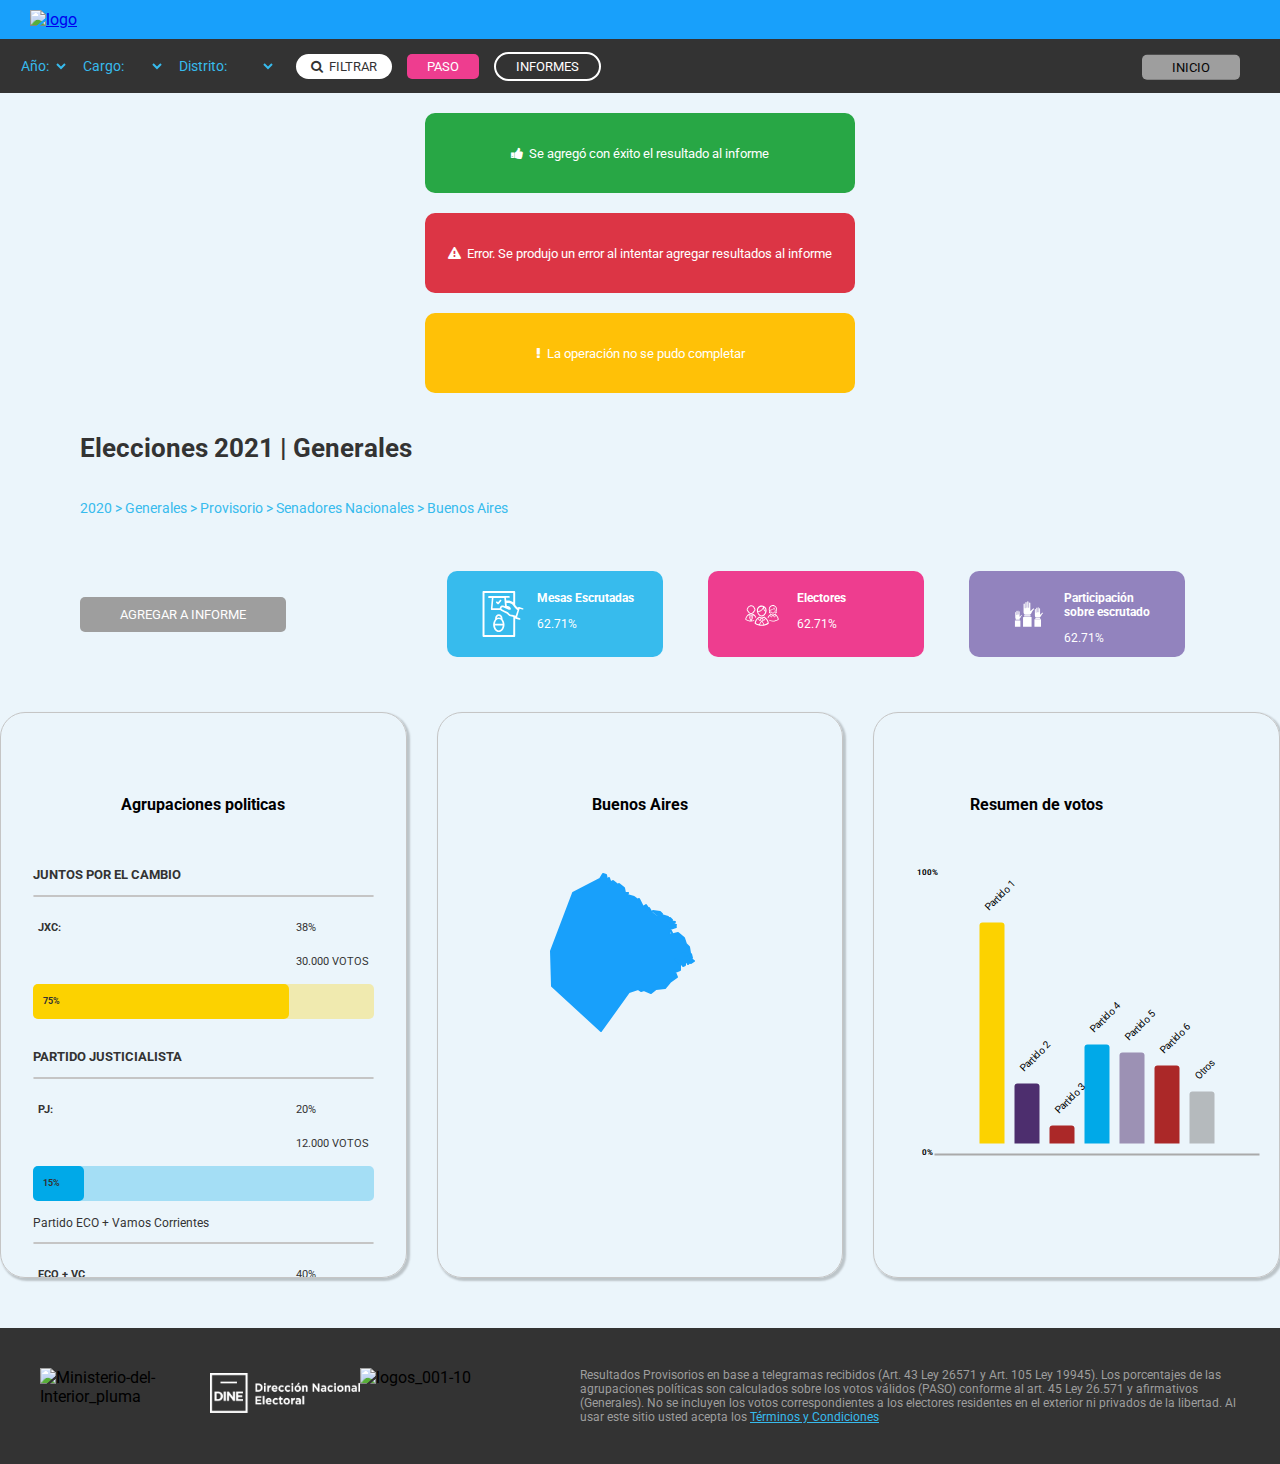
==== generales.html @ d4d7ff5c "detalles" ====
<!DOCTYPE html>
<html lang="es">

<head>
    <meta charset="UTF-8" />
    <meta name="viewport" content="width=device-width, initial-scale=1.0" />
    <link rel="shortcut icon" type="image/png" href="img/icons/favicon-16x16.png">
    <title>Sistema de Publicación de Resultados Electorales</title>

    <!-- Estilos CSS -->
    <link rel="stylesheet" href="css/common.css" />
    <link rel="stylesheet" href="css/pages/generales.css" />

    <!--Link font awesome-->
    <link rel="stylesheet" href="https://cdnjs.cloudflare.com/ajax/libs/font-awesome/4.7.0/css/font-awesome.min.css">
</head>

<body>
    <header>
        <!--Barra de logo portal-->
        <div id="header-page">
            <div id="header-page-contenido">
            <a href="index.html"><img src="img/logo_DINE.png" alt="logo" id="logo"></a>
            </div>
        </div>
        <!--Barra de menú principal-->
        <div>
            <ul class="barra-menu">
                <form>
                    <li>
                        <select class="desplegable">
                            <option> Año: </option>
                            <option> 2020 </option>
                            <option> 2021 </option>
                            <option> 2022 </option>
                            <option> 2023 </option>
                        </select>
                    </li>
                    <li>
                        <select class="desplegable">
                            <option> Cargo: </option>
                            <option> Presidente </option>
                            <option> Senadores </option>
                            <option> Diputados </option>
                        </select>
                    </li>
                    <li>
                        <select class="desplegable">
                            <option> Distrito: </option>
                            <option> Buenos Aires </option>
                            <option> Santa Fe </option>
                            <option> Entre Ríos </option>
                        </select>
                    </li>
                </form>
                <li id="barra-menu-filtrar"><i class="fa fa-search"></i>&nbsp filtrar</li>
                <li><a id="barra-menu-paso" href="paso.html"> paso </a></li>
                <li><a id="barra-menu-informes" href="informes.html"> informes</a></li>
                <li><a id="barra-menu-inicio" href="index.html"> inicio </a></li>
            </ul>
        </div>
    </header>

    <!-- Contenido principal de la página -->
    <main>
        <!-- Mensajes usuario -->
        <section id="sec-mensajes">
            <div class="sec-titulo-mensajes">
                <p class="sec-titulo-exito mensaje"><i class="fa fa-thumbs-up"></i> &nbsp Se agregó con éxito el
                    resultado al informe</p>
                <p class="sec-titulo-error mensaje"><i class="fa fa-exclamation-triangle"></i> &nbsp Error. Se produjo
                    un error al intentar agregar resultados al informe</p>
                <p class="sec-titulo-imcompleto mensaje"><i class="fa fa-exclamation"></i> &nbsp La operación no se
                    pudo completar</p>
            </div>
        </section>

        <!-- sec-contenido-titulo -->
        <section id="sec-titulo">
            <h1>Elecciones 2021 | Generales</h1>
            <p id="texto-path"> 2020 > Generales > Provisorio > Senadores Nacionales > Buenos Aires</p>
        </section>

        <!-- sec-contenido-botones -->
        <section id="sec-contenido">
            <div id="sec-contenido-botones">
                <div id="boton-informe">
                    Agregar a informe
                </div>

                <div id="recuadro-resumen-info">
                    <div id="boton-mesas-escrutadas">
                        <div id="svg-mesas-escrutadas"><svg version="1.1" id="Capa_1" xmlns="http://www.w3.org/2000/svg"
                                xmlns:xlink="http://www.w3.org/1999/xlink" x="0px" y="0px" width="841.889px"
                                height="595.281px" viewBox="0 0 841.889 595.281"
                                enable-background="new 0 0 841.889 595.281" xml:space="preserve"
                                class="v-icon__component theme--light"
                                style="font-size: 70px; height: 70px; width: 70px;">
                                <g>
                                    <path fill="#FFFFFF"
                                        d="M671.434,227.503l-43.614-14.145c-2.358-1.179-4.716-1.179-8.252,1.179 c-2.357,1.179-4.715,3.536-4.715,5.894l-1.179,3.536c-9.431-8.251-22.396-20.039-34.185-35.363V31.827 c0-7.072-5.894-11.788-11.788-11.788H198.746c-7.073,0-11.788,5.895-11.788,11.788v530.448c0,7.072,4.715,11.787,11.788,11.787 h368.955c7.073,0,11.788-4.715,11.788-11.787V348.917c1.179,2.357,3.536,3.536,4.715,4.716l44.794,14.145c1.179,0,2.357,0,3.536,0 c4.715,0,8.251-2.357,9.43-7.072s-1.179-10.609-5.894-12.967l0,0l-34.185-11.787l30.648-102.554l34.185,10.608l0,0 c4.715,1.179,10.608-1.179,12.966-7.072C679.685,234.576,676.149,228.682,671.434,227.503z M555.914,550.487H210.533V43.615 h345.381v113.162c-29.47-25.934-77.799-21.218-83.693-20.039l-3.536-34.185h35.363c5.894,0,10.609-4.715,10.609-10.609 c0-5.894-4.716-10.608-10.609-10.608H262.4c-4.715,2.357-9.43,7.072-9.43,12.966c0,5.895,4.715,10.609,10.608,10.609h35.363 l-11.787,132.022c0,2.357,1.179,5.894,2.357,8.251c2.357,2.358,4.715,3.537,7.072,3.537h103.731 c5.895,9.43,15.324,12.966,16.503,14.145c0,0,29.47,15.324,51.866,24.755c12.967,5.894,15.324,9.43,20.039,14.145 c2.357,3.537,5.894,7.073,10.609,10.609c14.146,12.967,34.185,14.146,40.078,15.324l17.682,4.715L555.914,550.487z M456.897,203.927l-8.251-3.536c-1.179-1.179-17.682-8.251-31.827-3.536c-8.251,2.357-14.145,8.251-18.86,17.682 c-2.357,4.715-3.536,8.251-3.536,12.967h-87.229l10.608-122.593h130.844L456.897,203.927z M585.383,319.448l-42.436-11.788 c-1.179,0-2.357,0-3.536,0c0,0-17.682,0-28.291-9.431c-3.536-3.536-5.894-7.072-8.251-9.43 c-5.894-7.073-11.788-12.967-27.112-20.039c-22.396-9.431-50.687-24.755-51.865-24.755c0,0-7.073-3.536-9.431-9.43 c-1.179-3.536-1.179-7.072,1.179-10.609c2.357-4.715,4.716-5.894,7.073-7.072c5.894-2.357,14.145,1.179,17.682,2.357l62.475,25.933 c4.715,1.18,15.324,4.716,22.396-2.357c4.715-4.715,3.536-11.787-2.357-21.218c-10.609-16.503-29.469-20.039-37.721-20.039 c-1.179,0-2.357,0-2.357,0c-1.179,0-2.357,0-3.536,0l0,0l-4.716-36.542l-1.179-8.251c0,0,0,0,1.179,09c0,0,56.581-8.252,76.621,24.754c15.323,25.933,38.899,50.688,56.58,62.475L585.383,319.448z">
                                    </path>
                                    <path fill="#FFFFFF"
                                        d="M368.49,179.174c2.357,1.179,3.536,2.357,5.894,2.357l0,0l0,0c3.536,0,5.895-1.179,8.252-3.536 l29.469-35.363c3.536-4.715,2.357-10.609-1.179-14.146c-2.357-1.179-4.715-2.357-7.072-2.357c-2.358,0-4.716,1.179-7.073,3.536 l-12.966,15.324l-9.431,11.788l-5.894-4.716l-4.715-3.536c-4.716-3.536-10.609-2.357-14.146,2.357 c-3.536,4.716-2.357,10.609,2.357,14.146L368.49,179.174z">
                                    </path>
                                    <path fill="#FFFFFF"
                                        d="M427.428,359.526c0-2.357,0-3.536,0-5.894c0,0,0,0,0-1.18l0,0l0,0c0-28.29-20.039-50.688-44.793-50.688 c-24.755,0-44.794,22.397-44.794,50.688l0,0l0,0c0,2.358,0,4.716,0,7.073c-14.145,16.503-23.575,40.078-23.575,67.189l0,0l0,0 c0,48.33,30.648,88.408,68.369,88.408c37.72,0,68.368-40.078,68.368-88.408l0,0l0,0 C451.003,399.604,441.573,376.029,427.428,359.526z M382.635,495.085c-23.576,0-43.615-25.933-47.151-57.76h94.302 C427.428,469.152,407.389,495.085,382.635,495.085z M406.21,344.202c-7.073-3.536-15.324-5.894-23.575-5.894 c-8.252,0-16.503,2.357-23.576,5.894c3.537-12.967,12.967-21.218,23.576-21.218C394.422,321.805,403.853,331.235,406.21,344.202z M382.635,358.347c23.575,0,43.614,24.754,47.15,57.76h-94.302C339.02,383.101,359.059,358.347,382.635,358.347z">
                                    </path>
                                </g>
                            </svg>
                        </div>
                        <div class="texto-porcentaje">
                            <p id="texto-mesas-escrutadas">Mesas Escrutadas</p>
                            <p id="porcentaje-mesas-escrutadas">62.71%</p>
                        </div>
                    </div>

                    <div id="boton-electores">
                        <div id="svg-electores"><svg version="1.1" id="Layer_1" xmlns="http://www.w3.org/2000/svg"
                                xmlns:xlink="http://www.w3.org/1999/xlink" x="0px" y="0px" width="841.889px"
                                height="595.281px" viewBox="0 0 841.889 595.281"
                                enable-background="new 0 0 841.889 595.281" xml:space="preserve"
                                class="v-icon__component theme--light"
                                style="font-size: 50px; height: 50px; width: 50px;">
                                <title>comunidad</title>
                                <path fill="#FFFFFF"
                                    d="M462.824,342.115h-0.59c-3.125-1.252-6.67-0.854-9.438,1.062c-10.771,7.341-23.424,11.436-36.453,11.797
                                                                    c-13.2-0.436-26.022-4.519-37.043-11.797c-2.89-1.642-6.43-1.642-9.319,0c-54.148,26.779-76.682,98.859-71.845,112.897
                                                                    c0.632,1.725,1.735,3.237,3.186,4.365c34.136,22.816,73.983,35.608,115.021,36.925c41.28-0.521,81.446-13.472,115.257-37.161
                                                                    c1.454-1.173,2.557-2.724,3.186-4.482C539.387,440.739,516.973,368.659,462.824,342.115z M458.813,359.693
                                                                    c5.067,2.88,9.848,6.237,14.275,10.027l-21.707,27.016l-21.353-26.426c10.135-1.979,19.866-5.647,28.784-10.854V359.693z
                                                                    M434.039,395.084l-17.342,20.999c0,0,0,0.59,0,0.826c0,0.235,0,0,0-0.826l-17.224-20.999l17.578-21.471L434.039,395.084z
                                                                    M373.992,359.693c8.952,5.199,18.728,8.83,28.902,10.735l-21.588,26.308l-22.061-27.252c4.616-3.762,9.55-7.117,14.746-10.027
                                                                    V359.693z M315.007,447.464c5.307-26.169,17.715-50.372,35.863-69.957l25.6,32.088c1.272,1.329,3,2.13,4.837,2.241
                                                                    c1.824-0.022,3.548-0.841,4.719-2.241l4.837-5.898l12.977,15.69l-31.853,52.497c-20.349-4.863-39.705-13.204-57.216-24.656
                                                                    L315.007,447.464z M416.579,478.725c-10.703-0.196-21.366-1.381-31.852-3.539l31.852-52.143l32.088,52.496
                                                                    c-10.662,1.965-21.481,2.952-32.323,2.95L416.579,478.725z M461.29,472.709l-32.441-52.851l12.977-15.69l4.955,5.898
                                                                    c1.138,1.441,2.883,2.27,4.719,2.242l0,0c1.824-0.023,3.548-0.842,4.719-2.242l25.718-32.56
                                                                    c18.07,19.442,30.544,43.411,36.099,69.367c-17.312,11.868-36.609,20.539-56.979,25.6L461.29,472.709z">
                                </path>
                                <path fill="#FFFFFF" d="M416.462,340.935c45.3,0,81.753-54.856,81.753-100.157c1.717-45.184-33.521-83.204-78.705-84.92
                                                                    s-83.204,33.521-84.92,78.706c-0.078,2.07-0.078,4.144,0,6.214C334.59,286.079,371.043,340.935,416.462,340.935z M480.756,240.778
                                                                    c0,1.298,0,2.596,0,3.894c-18.168-6.606-25.364-40.229-27.842-56.98C470.381,199.714,480.797,219.574,480.756,240.778z
                                                                    M352.05,240.778c0.387-35.316,29.094-63.76,64.412-63.822c7.58,0.036,15.093,1.435,22.178,4.129
                                                                    c-5.771,25.088-21.943,46.535-44.475,58.985c-12.627,7.394-27.523,9.911-41.88,7.079C352.168,244.553,352.05,242.666,352.05,240.778
                                                                    z M362.549,260.244c13.056-0.269,25.851-3.71,37.278-10.028c19.154-10.271,34.437-26.506,43.531-46.244
                                                                    c4.719,20.645,14.864,47.188,35.392,53.087c-6.96,32.56-33.268,66.418-62.406,66.418s-54.03-32.089-61.816-63.94
                                                                    C357.182,259.952,359.863,260.188,362.549,260.244z">
                                </path>
                                <path fill="#FFFFFF"
                                    d="M542.454,249.036l0.944,3.186c0.522,1.727,0.839,3.508,0.943,5.309l0,0c-0.551,1.18-1.966,3.657-4.247,7.433
                                                                    l-1.062,1.77c-1.563,2.695-1.181,6.096,0.943,8.376c6.438,6.525,14.637,11.034,23.595,12.977c0.584,0.114,1.185,0.114,1.77,0
                                                                    c3.892,0.367,7.345-2.489,7.713-6.381c0.352-3.722-2.251-7.075-5.943-7.658c-4.577-1.021-8.934-2.859-12.859-5.427
                                                                    c1.602-2.582,2.87-5.356,3.775-8.258c0.116-1.177,0.116-2.362,0-3.539c-0.062-3.077-0.537-6.133-1.416-9.083l-0.943-3.422
                                                                    c0-1.298-0.826-2.595-1.18-3.893v-1.18c-3.318-7.425-5.047-15.462-5.073-23.595c0.729-30.418,25.977-54.486,56.395-53.759
                                                                    s54.486,25.977,53.759,56.395c-0.187,7.795-2.025,15.461-5.395,22.492l-2.124,7.433c-0.941,3.021-1.457,6.157-1.533,9.319
                                                                    c-0.116,1.177-0.116,2.362,0,3.539c-0.056,0.352-0.056,0.71,0,1.062c0.976,2.515,2.201,4.926,3.657,7.196
                                                                    c-2.936,1.979-6.159,3.49-9.556,4.483c-3.891,0.815-6.383,4.629-5.567,8.52c0.815,3.89,4.63,6.382,8.52,5.566
                                                                    c0.443-0.093,0.877-0.228,1.294-0.401c7.512-2.082,14.32-6.159,19.701-11.797c2.093-2.286,2.518-5.642,1.062-8.376l-1.062-1.77
                                                                    c-0.943-1.534-3.421-5.663-4.246-7.314v-0.59c0.017-1.81,0.336-3.604,0.943-5.309c0.59-2.478,1.298-4.837,1.77-6.371
                                                                    c15.945-34.834,0.633-75.999-34.201-91.944s-75.999-0.633-91.944,34.201c-8.279,18.087-8.396,38.857-0.319,57.036L542.454,249.036z">
                                </path>
                                <path fill="#FFFFFF"
                                    d="M642.375,297.64c-2.532-1.03-5.412-0.72-7.668,0.825c-8.872,5.963-19.276,9.24-29.965,9.438
                                                                    c-10.801-0.386-21.289-3.732-30.318-9.674c-2.138-1.544-4.956-1.771-7.313-0.59l0,0c-23.636,13.269-41.938,34.323-51.789,59.575
                                                                    c3.657,4.247,7.078,8.612,10.263,12.977c5.804-16.099,14.791-30.863,26.426-43.413l24.42,27.134
                                                                    c0.923,1.054,2.257,1.656,3.657,1.651l0,0c1.508-0.124,2.886-0.899,3.775-2.124l20.526-29.729l20.881,30.201
                                                                    c0.928,1.18,2.285,1.943,3.775,2.123l0,0c1.43-0.02,2.79-0.615,3.774-1.651l24.893-27.134c15.105,16.03,25.513,35.905,30.082,57.452
                                                                    c-24.783,16.33-53.728,25.214-83.405,25.6c-22.516-0.792-44.649-6.045-65.12-15.454c3.217,5.863,6.131,11.888,8.73,18.05
                                                                    c18.353,6.987,37.713,10.971,57.334,11.797c33.779-0.463,66.647-11.022,94.376-30.318c1.199-0.993,2.098-2.301,2.596-3.775
                                                                    C705.608,378.923,687.204,319.819,642.375,297.64z M579.615,342.705l-20.881-22.65c3.726-2.86,7.67-5.425,11.797-7.668
                                                                    c7.562,4.349,15.827,7.343,24.42,8.848L579.615,342.705z M629.989,342.705l-14.864-21.353c8.595-1.564,16.855-4.598,24.42-8.966
                                                                    c4.164,2.182,8.113,4.749,11.797,7.668L629.989,342.705z"></path>
                                <path fill="#FFFFFF"
                                    d="M628.337,190.877c-1.385-2.284-4.359-3.014-6.644-1.628c-1.115,0.676-1.91,1.773-2.204,3.044
                                                                    c-6.253,27.959-24.774,29.492-39.639,30.79c-8.729,0.708-18.639,1.651-18.639,11.207c0,24.185,19.465,53.323,43.53,53.323
                                                                    c24.066,0,43.649-29.139,43.649-53.323C643.531,219.045,636.794,204.462,628.337,190.877z M604.743,278.057
                                                                    c-17.932,0-33.976-24.42-34.094-43.649c3.214-1.169,6.607-1.768,10.027-1.77c13.213-1.18,34.447-2.949,44.711-27.251
                                                                    c5.456,9.175,9.925,18.903,13.331,29.021C638.719,253.637,622.792,278.057,604.743,278.057z">
                                </path>
                                <path fill="#FFFFFF"
                                    d="M313.709,362.996c3.304-4.011,6.843-7.903,10.5-11.797c-10.078-22.699-27.316-41.47-49.076-53.44l0,0
                                                                    c-2.572-1.03-5.487-0.721-7.786,0.825c-8.815,5.99-19.19,9.271-29.847,9.438c-10.771-0.347-21.232-3.697-30.2-9.674
                                                                    c-2.422-1.345-5.365-1.345-7.786,0c-44.476,22.061-62.879,81.046-58.985,92.606c0.544,1.449,1.483,2.717,2.713,3.657
                                                                    c28.015,18.697,60.712,29.161,94.377,30.201c16.017-0.268,31.911-2.851,47.188-7.669c1.908-5.903,4.153-11.693,6.724-17.341
                                                                    c-14.479,5.61-29.701,9.067-45.183,10.263l25.01-51.553c1.152-2.354,0.273-5.196-2.005-6.488l-10.146-5.898l21.234-27.605
                                                                    C295.008,330.396,306.432,345.669,313.709,362.996z M153.741,384.349c5.684-25.848,19.895-49.032,40.346-65.828l21.234,27.487
                                                                    l-10.146,5.898c-2.234,1.332-3.06,4.165-1.887,6.488l24.892,51.554C201.697,407.4,176.191,398.629,153.741,384.349z
                                                                    M232.192,396.146l-18.285-37.751l10.971-6.488c1.257-0.7,2.157-1.9,2.478-3.304c0.226-1.408-0.114-2.85-0.943-4.011l-24.303-32.088
                                                                    l0,0c9.059,5.185,19.108,8.401,29.493,9.438c0.472,22.65,0.708,55.564,0.59,73.731V396.146z M247.764,344.593
                                                                    c-1.677,2.163-1.283,5.275,0.879,6.952c0.171,0.132,0.35,0.253,0.536,0.362l10.972,6.488l-17.932,38.341c0-12.505,0-35.392,0-74.204
                                                                    c10.56-1.072,20.771-4.369,29.965-9.673l0,0L247.764,344.593z">
                                </path>
                                <path fill="#FFFFFF"
                                    d="M180.521,255.171c5.19,10.382,23.594,41.525,56.743,41.525c33.15,0,51.554-31.144,56.744-41.525
                                                                    c7.55-3.822,12.906-10.921,14.511-19.229c4.03-10.152,3.024-21.612-2.714-30.908c-1.321-1.697-2.869-3.205-4.601-4.482
                                                                    c-9.042-35.281-44.972-56.552-80.253-47.51c-23.321,5.977-41.532,24.188-47.509,47.51c-1.962,1.255-3.68,2.854-5.073,4.719
                                                                    c-5.66,9.234-6.664,20.588-2.713,30.672C167.249,244.36,172.775,251.508,180.521,255.171z M180.521,214.235
                                                                    c1.003-1.31,2.491-2.16,4.129-2.359l0,0c0.77,0.139,1.506-0.372,1.645-1.142c0.003-0.013,0.005-0.025,0.007-0.038
                                                                    c3.3-27.756,28.475-47.581,56.23-44.281c23.217,2.76,41.521,21.064,44.28,44.281c0.178,0.805,0.959,1.325,1.77,1.18
                                                                    c1.693,0.124,3.247,0.987,4.247,2.359c1.651,2.241,3.067,7.078,0,17.342c-1.415,4.954-4.247,10.735-8.848,9.438
                                                                    c-0.716-0.241-1.494,0.122-1.77,0.825c-7.668,19.584-24.892,39.284-45.772,39.284s-38.223-19.818-45.891-39.52
                                                                    c-0.238-0.571-0.797-0.944-1.416-0.944l0,0c-4.601,1.534-7.55-4.364-8.966-9.319c-2.595-10.027-1.18-14.864,0.473-17.105H180.521z">
                                </path>
                            </svg>
                        </div>
                        <div class="texto-porcentaje">
                            <p id="texto-electores">Electores</p>
                            <p id="porcentaje-electores">62.71%</p>
                        </div>
                    </div>

                    <div id="boton-participacion-escrutado">
                        <div id="svg-part-escrutado"><svg version="1.1" id="Layer_1" xmlns="http://www.w3.org/2000/svg"
                                xmlns:xlink="http://www.w3.org/1999/xlink" x="0px" y="0px" width="841.889px"
                                height="595.281px" viewBox="0 0 841.889 595.281"
                                enable-background="new 0 0 841.889 595.281" xml:space="preserve"
                                class="v-icon__component theme--light"
                                style="font-size: 50px; height: 50px; width: 50px;">
                                <title _mstTextHash="261118" _mstHash="2">Participación</title>
                                <path fill="#FFFFFF"
                                    d="M508.832,212.347c-2.05-2.229-4.488-4.068-7.195-5.427c-2.793-1.033-5.824-1.238-8.73-0.59
                            c-1.705,0.26-3.37,0.735-4.955,1.416c-10.957,5.935-20.277,14.485-27.133,24.892c-4.26,6.344-10.35,11.24-17.46,14.038V116.909
                            c1.236-5.799-2.462-11.501-8.261-12.737s-11.502,2.462-12.737,8.261c-0.315,1.476-0.315,3.001,0,4.477v70.782
                            c0,2.802-2.271,5.073-5.073,5.073s-5.072-2.271-5.072-5.073V97.326c0.751-6.472-3.886-12.327-10.357-13.079
                            c-0.048-0.006-0.095-0.011-0.143-0.016c-6.479,0.673-11.188,6.473-10.515,12.953c0.005,0.047,0.011,0.095,0.016,0.142v90.247
                            c0,2.802-2.271,5.073-5.072,5.073c-2.802,0-5.073-2.271-5.073-5.073v-80.81c0.771-6.364-3.682-12.18-10.027-13.095
                            c-6.48,0.673-11.188,6.473-10.515,12.953c0.005,0.047,0.01,0.095,0.016,0.142v90.365c0,2.802-2.271,5.073-5.073,5.073
                            s-5.072-2.271-5.072-5.073v-61.816c0.751-6.472-3.886-12.327-10.357-13.079c-0.048-0.005-0.095-0.011-0.143-0.016
                            c-6.48,0.674-11.188,6.473-10.515,12.953c0.005,0.047,0.01,0.095,0.016,0.142v128.234c-1.572,18.48,6.725,36.419,21.824,47.188
                            h81.636c11.325-6.8,20.806-16.28,27.605-27.605c2.595-4.837,4.837-9.319,7.078-13.566c6.687-16.377,16.459-31.315,28.785-44.003
                            c3.446-2.846,7.115-5.409,10.971-7.668c1.093-0.64,1.863-1.711,2.123-2.949C509.631,214.033,509.414,213.078,508.832,212.347z">
                                </path>
                                <path fill="#FFFFFF" d="M328.573,348.25h127.645c4.495,0,8.14,3.645,8.14,8.14l0,0v154.66l0,0H320.552l0,0V356.272
                            C320.615,351.868,324.17,348.313,328.573,348.25z"></path>
                                <rect x="339.073" y="317.695" fill="#FFFFFF" width="108.061" height="22.533"></rect>
                                <path fill="#FFFFFF" d="M657.24,282.422c-1.578-1.706-3.458-3.105-5.544-4.129c-2.162-0.592-4.444-0.592-6.606,0
                            c-1.346,0.213-2.655,0.61-3.894,1.18c-8.328,4.552-15.416,11.073-20.645,18.993c-3.306,4.799-7.938,8.529-13.331,10.736v-99.804
                            c1.083-4.431-1.632-8.899-6.062-9.982c-4.431-1.082-8.899,1.632-9.982,6.062c-0.314,1.288-0.314,2.632,0,3.92V263.9
                            c0.207,2.307-1.473,4.354-3.774,4.602c-2.343-0.122-4.143-2.12-4.021-4.462c0.002-0.047,0.005-0.093,0.009-0.14v-69.484
                            c1.083-4.431-1.632-8.899-6.062-9.981c-4.431-1.083-8.899,1.631-9.982,6.062c-0.314,1.288-0.314,2.632,0,3.92v69.013
                            c0.373,2.117-1.041,4.137-3.159,4.51c-2.117,0.372-4.136-1.042-4.509-3.159c-0.078-0.447-0.078-0.904,0-1.351v-61.816
                            c0.939-4.463-1.918-8.843-6.381-9.781c-4.463-0.939-8.842,1.917-9.781,6.381c-0.235,1.121-0.235,2.279,0,3.4v69.721
                            c0.737,2.02-0.303,4.255-2.322,4.992c-2.02,0.736-4.254-0.303-4.991-2.322c-0.315-0.862-0.315-1.808,0-2.67v-47.188
                            c0.938-4.463-1.918-8.842-6.381-9.781s-8.843,1.918-9.781,6.381c-0.236,1.121-0.236,2.279,0,3.4v98.152
                            c-1.186,13.88,4.937,27.377,16.162,35.627h62.524c8.877-5.241,16.299-12.623,21.588-21.471l5.309-10.382
                            c5.146-12.51,12.633-23.922,22.061-33.622c2.67-2.135,5.467-4.104,8.376-5.898c0.834-0.489,1.431-1.3,1.652-2.241
                            C657.869,283.641,657.694,282.938,657.24,282.422z"></path>
                                <path fill="#FFFFFF" d="M519.332,386.472h97.68c3.453,0,6.252,2.799,6.252,6.252v117.971l0,0H512.608l0,0V392.724
                            c-0.01-3.453,2.781-6.26,6.234-6.27C519.006,386.454,519.169,386.46,519.332,386.472z">
                                </path>
                                <rect x="527.354" y="363.114" fill="#FFFFFF" width="82.698" height="17.224"></rect>
                                <path fill="#FFFFFF" d="M304.508,320.173c-1.309-1.415-2.869-2.575-4.602-3.421c-1.851-0.524-3.812-0.524-5.662,0l-3.186,0.943
                            c-6.955,3.823-12.869,9.291-17.224,15.927c-2.748,4.048-6.654,7.173-11.207,8.966v-83.76c0.419-4.117-2.505-7.824-6.606-8.376
                            c-4.149,0.493-7.14,4.218-6.725,8.376v45.536c0.135,1.95-1.337,3.641-3.287,3.774c-0.005,0.001-0.011,0.001-0.016,0.001
                            c-1.909-0.187-3.322-1.861-3.186-3.775v-57.688c0.352-4.139-2.607-7.824-6.725-8.376c-4.116,0.552-7.075,4.237-6.724,8.376v57.688
                            c0.343,1.792-0.831,3.523-2.623,3.866c-1.792,0.344-3.522-0.831-3.865-2.623c-0.079-0.41-0.079-0.832,0-1.243v-51.671
                            c0.412-4.134-2.593-7.824-6.725-8.258c-4.1,0.493-7.071,4.144-6.725,8.258v57.688c0.001,1.759-1.425,3.186-3.184,3.187
                            s-3.186-1.425-3.187-3.184c0-0.001,0-0.002,0-0.003v-39.049c0.352-4.139-2.607-7.824-6.725-8.376
                            c-4.149,0.493-7.139,4.218-6.725,8.376v82.58c-1.079,11.861,4.222,23.405,13.921,30.318h52.144
                            c7.469-4.531,13.645-10.91,17.931-18.521l4.483-8.612c4.286-10.447,10.533-19.979,18.403-28.077c2.212-1.854,4.58-3.511,7.078-4.954
                            c0.715-0.38,1.199-1.085,1.298-1.888C305.219,321.508,305.073,320.68,304.508,320.173z">
                                </path>
                                <path fill="#FFFFFF" d="M189.368,406.999h81.518c2.867,0,5.19,2.324,5.19,5.191v98.859l0,0h-91.898l0,0V412.19
                            C184.178,409.323,186.501,406.999,189.368,406.999z"></path>
                                <rect x="195.975" y="387.534" fill="#FFFFFF" width="69.013" height="14.393"></rect>
                            </svg>
                        </div>
                        <div class="texto-porcentaje">
                            <p id="texto-part-escrutado">Participación <br>sobre escrutado</p>
                            <p id="porcentaje-part-escrutado">62.71%</p>
                        </div>
                    </div>
                </div>
            </div>

            <!--sec-contenido recuadros centrales-->
            <div id="recuadros-centrales">
                <!--Recuadro 1-->
                <div class="recuadro agrupacion-politica">
                    <h4 class="titulo">Agrupaciones politicas</h4>
                    <!--Recuadro Juntos x el cambio-->
                    <div class="titulo-agrupaciones">
                        <p>Juntos por el cambio</p>
                    </div>
                    <hr>
                    <div class="juntos juntos-por-el-cambio">
                        <div class="nombre-agrupaciones">
                            <p>JxC:</p>
                        </div>
                        <div class="texto-agrupaciones">
                            <p>38%</p>
                            <p>30.000 VOTOS</p>
                        </div>
                    </div>
                    <!--barra de progreso juntos por el cambio-->
                    <div class="progress" style="background: var(--grafica-amarillo-claro);">
                        <div class="progress-bar" style="width:75%; background: var(--grafica-amarillo);">
                            <span class="progress-bar-text">75%</span>
                        </div>
                    </div>
                    <!--Recuadro partido justicialista-->
                    <div class="titulo-agrupaciones">
                        <p>Partido Justicialista</p>
                    </div>
                    <hr>
                    <div class="jp partido-justicialista">
                        <div class="nombre-agrupaciones">
                            <p>PJ:</p>
                        </div>
                        <div class="texto-agrupaciones">
                            <p>20%</p>
                            <p>12.000 VOTOS</p>
                        </div>
                    </div>
                    <!--barra de progreso partido justicialista-->
                    <div class="progress" style="background: var(--grafica-celeste-claro);">
                        <div class="progress-bar" style="width:15%; background: var(--grafica-celeste);">
                            <span class="progress-bar-text">15%</span>
                        </div>
                    </div>
                    <!--Recuadro ECO-->
                    <div class="titulo-agrupacion">
                        <p>Partido ECO + Vamos Corrientes</p>
                    </div>
                    <hr>
                    <div class="ECO partido-eco">
                        <div class="nombre-agrupaciones">
                            <p>ECO + VC</p>
                        </div>
                        <div class="texto-agrupaciones">
                            <p>40%</p>
                            <p>40.000 VOTOS</p>
                        </div>
                    </div>
                    <!--barra de progreso ECO-->
                    <div class="progress" style="background: var(--grafica-verde-claro);">
                        <div class="progress-bar" style="width:40%; background: var(--grafica-verde);">
                            <span class="progress-bar-text">40%</span>
                        </div>
                    </div>
                </div>

                <!--Recuadro 2-->
                <div class="recuadro prov-buenos-aires">
                    <h4 class="titulo">Buenos Aires</h4>
                    <div id="svg-baires"><svg class="ciudad-autonoma-ba-as" height="250" width="250">
                            <path class="leaflet-interactive" stroke="#18a0fb" stroke-opacity="1" stroke-width="2"
                                stroke-linecap="round" stroke-linejoin="round" fill="#18a0fb" fill-opacity="1"
                                fill-rule="evenodd" d="M182 61L179 56L176 58L178 56L176
                    53L173 55L169 47L168 48L164 45L157 43L158 41L155 41L154 36L149 32L148 33L143 29L142
                    30L145 32L140 29L138 32L137 30L140 29L139 26L137 28L136 23L133 22L130 27L103 41L81
                    99L82 134L131 179L159 140L168 137L171 139L174 138L181 141L186 137L195 136L200 130L207
                    125L205 120L210 118L210 112L205 107L210 110L213 114L215 113L215 110L217 110L218 112L219
                    111L217 109L221 111L224 109L220 106L222 106L221 102L218 102L216 104L215 103L217 102L212
                    102L220 101L219 95L216 92L214 86L208 81L200 83L199 80L201 79L202 81L200 77L206 75L203
                    75L203 73L206 73L201 71L205 70L199 69L198 68L202 68L200 66L195 67L194 66L198 65L188
                    62L192 62L190 60L183 59L189 64L187 65z"></path>
                        </svg>
                    </div>
                </div>

                <!--Recuadro 3-->
                <div class="recuadro resumen-votos">
                    <div class="chart-wrap horizontal">
                        <h4 class="titulo">Resumen de votos</h4>
                        <div class="grid">
                            <div class="bar" style="--bar-value:85%;--bar-color:var(--grafica-amarillo);"
                                data-name="Partido 1" title="YourBlog 85%"></div>
                            <div class="bar" style="--bar-value:23%;--bar-color:var(--grafica-lila2);"
                                data-name="Partido 2" title="Medium 23%"></div>
                            <div class="bar" style="--bar-value:7%;--bar-color:var(--grafica-bordo);"
                                data-name="Partido 3" title="Tumblr 7%"></div>
                            <div class="bar" style="--bar-value:38%;--bar-color:var(--grafica-celeste);"
                                data-name="Partido 4" title="Facebook 38%"></div>
                            <div class="bar" style="--bar-value:35%;--bar-color:var(--grafica-lila2-claro);"
                                data-name="Partido 5" title="YouTube 35%"></div>
                            <div class="bar" style="--bar-value:30%;--bar-color:var(--grafica-bordo);"
                                data-name="Partido 6" title="LinkedIn 30%"></div>
                            <div class="bar" style="--bar-value:20%;--bar-color:var(--grafica-gris-claro);"
                                data-name="Otros" title="Other 20%"></div>
                        </div>
                    </div>
                </div>
            </div>
        </section>
    </main>

    <!--Pie de página-->
    <footer class="footer">
        <div class="footer-img">
            <img src="img/icons/logo_ministerio.png" alt="Ministerio-del-Interior_pluma" width="150" height="50">
            <img src="img/icons/Logo_DINE_negativo.a88f983e.png" alt="Logo_DINE_negativo" class="logo_dine"
                width="150px" height="40">
            <img src="img/icons/logo_observatorio.png" alt="logos_001-10" width="140" height="50">
        </div>

        <p class="footer-p">Resultados Provisorios en base a telegramas recibidos (Art. 43 Ley 26571 y Art. 105 Ley
            19945). Los
            porcentajes de las agrupaciones políticas son calculados sobre los votos válidos (PASO) conforme al art. 45
            Ley 26.571 y afirmativos (Generales). No se incluyen los votos correspondientes a los electores residentes
            en el exterior ni privados de la libertad. Al usar este sitio usted acepta los <a href="term_condiciones.html" target="_blank">Términos y Condiciones</a>
        </p>
    </footer>
</body>

</html>
---- css/common.css ----
@import url('https://fonts.googleapis.com/css?family=Roboto:100,300,400,500,700,900');

*{
    font-family: 'Roboto', sans-serif;
}

html,
body{
    margin: 0px auto;
    padding: 0px;
    background-color: rgb(235, 245, 251);
}

/*Barra de logo portal*/
#header-page{
    padding: 10px;
    background-color: var(--fondo-Cabecera);
    margin:0px auto;
    max-width: 100%;
}

#header-page-contenido{
    width: 90%;
}

#logo{
    margin: 0px 20px;
    width: 10%;
}

p{
    font-size: 12px;
    color: var(--textos);
}

h1{
    font-size: 26px;
    color: var(--titulos);
    padding-bottom: 20px;
}

h2{
    font-size: 22px;
    color: var(--titulos);
}

h3{
    font-size: 18px;
    color: var(--titulos);
}

/*Footer*/
.footer{
    background-color: var(--fondo-Footer);
    display: flex;
    justify-content: space-between;
}

.footer-p{
    color: var(--texto-footer);
    margin: 40px;
}

.footer-img{
    display: flex;
    margin:40px;
}

.footer .logo_dine{
    margin-left: 20px;
    margin-top: 5px;
    }

.footer-p a{
color:var(--celeste)
}

.footer-p a:visited{
color: rgb(160, 160, 247)
}

.footer-p a:hover{
color: rgba(255, 255, 255, 0.931)
}

/*Paleta de colores*/
:root {
    --magenta: #ee3d8f;
    --celeste: #37bbed;
    --morado: #9283be;
    --gris-claro: #9e9e9e;
    --titulos: #333;
    --textos: #333;
    --fondo-pantalla: rgb(235, 245, 251);
    --fondo-Cabecera: #18a0fb;
    --fondo-Footer: #333;
    --fondo-Menu: #333;
    --texto-footer: #9e9e9e;
    --titulo-Grilla: #727272;
    --borde-inferior-Grilla: #727272;
    --borde-Grilla: #c5c5c5;
    --grafica-amarillo: rgb(252, 210, 0);
    --grafica-amarillo-claro: rgba(252, 210, 0, 0.3);
    --grafica-celeste: rgb(0, 169, 232);
    --grafica-celeste-claro: rgba(0, 169, 232, 0.3);
    --grafica-bordo: rgb(171, 40, 40);
    --grafica-bordo-claro: rgba(171, 40, 40, 0.3);
    --grafica-lila: rgb(112, 76, 159);
    --grafica-lila-claro: rgba(112, 76, 159, 0.5);
    --grafica-lila2: rgb(77, 46, 110);
    --grafica-lila2-claro: rgba(77, 46, 110, 0.5);
    --grafica-gris: rgb(128, 128, 128);
    --grafica-gris-claro: rgb(128, 128, 128, 0.5);
    --grafica-verde: rgb(102, 171, 60);
    --grafica-verde-claro: rgba(102, 171, 60, 0.5);
    --mensaje-usuario-amarillo: #ffc107;
    --mensaje-usuario-verde: #28a745;
    --mensaje-usuario-rojo: #dc3545;
}
---- css/pages/generales.css ----
/*Barra de menu*/
.barra-menu {
    color: #FFF;
    background-color: var(--fondo-Menu);
    padding: 12px;
    list-style: none;
    display: flex;
    align-items: baseline;
    justify-content: left;
    text-transform: uppercase;
    margin: 0px auto;
    gap: 15px;
}

form {
    display: flex;
}

.desplegable {
    font-size: 14px;
    background-color: transparent;
    border: none;
    height: 30px;
    padding: 5px 0px;
    color: var(--celeste);
    margin: 0px 5px 0px 5px;
}

#barra-menu-filtrar {
    background-color: white;
    border-radius: 15px;
    padding: 5px 15px;
    color: var(--textos);
    text-align: center;
    font-size: 13px;
}

.fa-search {
    color: var(--textos);
}

#barra-menu-paso {
    color: #FFF;
    border-radius: 5px;
    padding: 5px 20px;
    text-decoration: none;
    background-color: var(--magenta);
    margin-bottom: 20px;
    text-align: center;
    font-size: 13px;
}

#barra-menu-informes {
    color: #FFF;
    border: 2px solid white;
    border-radius: 25px;
    padding: 5px 20px;
    text-decoration: none;
    text-align: center;
    font-size: 13px;
}

#barra-menu-informes:hover,
#barra-menu-paso:hover {
    background-color: var(--gris-claro);
}

#barra-menu-inicio {
    color: #070707;
    background-color: var(--gris-claro);
    border-radius: 5px;
    padding: 5px 30px;
    text-decoration: none;
    font-size: 13px;
    position:absolute;
    right:40px;
    transform: translate(0px, -65%);
}

#barra-menu-inicio:hover {
    background-color: var(--textos);
}

/*Contenido principal de la página*/
/*Mensajes usuario*/
.sec-titulo-exito {
    background-color: var(--mensaje-usuario-verde);
}

.sec-titulo-error {
    background-color: var(--mensaje-usuario-rojo);
}

.sec-titulo-imcompleto {
    background-color: var(--mensaje-usuario-amarillo);
}

.fa-thumbs-up,
.fa-exclamation-triangle
.fa-exclamation{
    color: white;
    font-size: 15px;
}

.mensaje {
    margin: 20px auto;
    padding: 15px;
    width: 400px;
    padding: 15px;
    color: #FFffFF;
    font-size: 13px;
    height: 50px;
    border-radius: 10px;
    display: flex;
    align-items: center;
    justify-content: center;
}

/*Sec-contenido-titulo*/
#sec-titulo {
    margin:40px 50px 40px 80px;
}

#texto-path {
    font-size: 14px;
    font-family: "Roboto";
    color: var(--celeste);
    margin:0px auto;
}

/*sec-contenido-botones*/
#sec-contenido-botones{
    display: flex;
    justify-content: space-between;
    align-items: center;
    padding: 0px 40px 40px 40px
}

#boton-informe{
    background-color: var(--gris-claro);
    font-size: 13px;
    padding: 10px 40px;
    border-radius: 5px;
    text-transform: uppercase;
    color: white;
    margin-left:40px;
}

#boton-informe:hover{
    background-color: var(--textos);
}

#recuadro-resumen-info{
    display:flex;
    gap:15px;
    margin-right:40px;
}

#boton-mesas-escrutadas {
    background-color: var(--celeste);
    border-radius: 10px;
    margin: 15px;
    padding: 0.5rem 1rem;
    height: 70px;
    width: 184px;
    color:#FFF;
    font-size: 12px;
    display: flex;
    justify-content: center;
}

#texto-mesas-escrutadas,
#porcentaje-mesas-escrutadas{
    color:#FFF;
    margin-right: 10px;
}

#texto-mesas-escrutadas{
    font-weight: bold;
}

#boton-electores {
    background-color: var(--magenta);
    border-radius: 10px;
    margin: 15px;
    padding: 0.5rem 1rem;
    height: 70px;
    width: 184px;
    color:#FFF;
    font-size: 12px;
    display:flex;
    justify-content: center;
}

#texto-electores,
#porcentaje-electores{
    color: #FFF;
    margin-right: 60px;
}

#texto-electores{
    font-weight: bold;
}

#svg-electores{
    margin:10px 10px 0px 10px;
}

#boton-participacion-escrutado {
    background-color: var(--morado);
    border-radius: 10px;
    margin: 15px;
    padding: 0.5rem 1rem;
    height: 70px;
    width: 184px;
    color:#FFF;
    font-size: 12px;
    display:flex;
    justify-content: center;
}

#texto-part-escrutado,
#porcentaje-part-escrutado{
    color: #FFF;
}

#texto-part-escrutado{
    font-weight: bold;
}

#svg-part-escrutado{
    margin:10px 10px 0px 0px; 
}

/*sec-contenido recuadros centrales*/
#recuadros-centrales{
    display:flex;
    justify-content: center;
    gap:30px;
    padding-bottom: 50px;
}

.recuadro {
    width: 350px;
    height: 500px;
    border-radius: 25px;
    border: 1px var(--borde-Grilla) solid;
    box-shadow: 2px 2px 2px 1px rgba(0, 0, 0, 0.2);
    padding: 2em;
    align-items: center;
    justify-content: center;
    overflow-y: auto;
    overflow-x:hidden;
}

.titulo {
    font-weight: bold;
    padding: 1.8em 0 1rem 0;
    text-align: center;
    white-space: nowrap;
}

/*Recuadro 1*/
.titulo-agrupaciones p{
    font-size: 13px;
    padding-top:15px;
    font-weight: bold;
    text-transform: uppercase;
    color:var(--textos)
}

.nombre-agrupaciones p,
.texto-agrupaciones p{
    font-size:11px;
    color:var(--textos);
    padding:5px;
    text-transform: uppercase;
}

.nombre-agrupaciones p{
    font-weight: bold;
}

.juntos-por-el-cambio,
.partido-justicialista,
.partido-eco {
    display: flex;
    justify-content: space-between;
}

hr{
    border-radius: 15px;
    border: 1px solid var(--borde-Grilla);
    border-collapse: collapse;
    background-color: rgb(250, 250, 250);
}

/*barra de progreso de los recuadros*/
.progress {
    height: 35px;
    width: 100%;
    border-radius: 5px;
    margin-bottom: 15px;
}

.progress-bar {
    height: 100%;
    display: flex;
    align-items: center;
    transition:widht 0.25s;
    border-radius: 5px;
}

.progress-bar-text {
    margin-left: 10px;
    font-weight: bold;
    color: var(--textos);
    font-size: 9px;
}

/*Recuadro 3*/
.chart-wrap {
    --chart-width: 260px;
    --grid-color: #aaa;
    --bar-thickness: 25px;
    --bar-rounded: 3px;
    --bar-spacing: 10px;
    font-family: sans-serif;
    width: var(--chart-width);
}

.chart-wrap .title {
    font-weight: bold;
    padding: 1.8em 0 2.8em;
    text-align: center;
    white-space: nowrap;
}

/* cuando definimos el gráfico en horizontal, lo giramos 90 grados */
.chart-wrap.horizontal .grid {
    transform: rotate(-90deg);
}

.chart-wrap.horizontal .bar::after {
    /* giramos las letras para horizontal*/
    transform: rotate(45deg);
    padding-top: 0px;
    display: block;
}

.chart-wrap .grid {
    margin-left: 50px;
    position: relative;
    padding: 35px 10px 35px 10px;
    height: 100%;
    width: 100%;
    border-left: 2px solid var(--grid-color);
    font-size: 10px;
}

/* posicionamos el % del gráfico*/
.chart-wrap .grid::before {
    font-size: 0.8em;
    font-weight: bold;
    content: '0%';
    position: absolute;
    left: -0.5em;
    top: -1.5em;
}

.chart-wrap .grid::after {
    font-size: 0.8em;
    font-weight: bold;
    content: '100%';
    position: absolute;
    right: -1.5em;
    top: -1.5em;
}

/* giramos las valores de 0% y 100% para horizontal */
.chart-wrap.horizontal .grid::before,
.chart-wrap.horizontal .grid::after {
    transform: rotate(90deg);
}

.chart-wrap .bar {
    width: var(--bar-value);
    height: var(--bar-thickness);
    margin: var(--bar-spacing) 0;
    background-color: var(--bar-color);
    border-radius: 0 var(--bar-rounded) var(--bar-rounded) 0;
}

.chart-wrap .bar:hover {
    opacity: 0.7;
}

.chart-wrap .bar::after {
    content: attr(data-name);
    margin-left: 100%;
    padding: 10px;
    display: inline-block;
    white-space: nowrap;
}
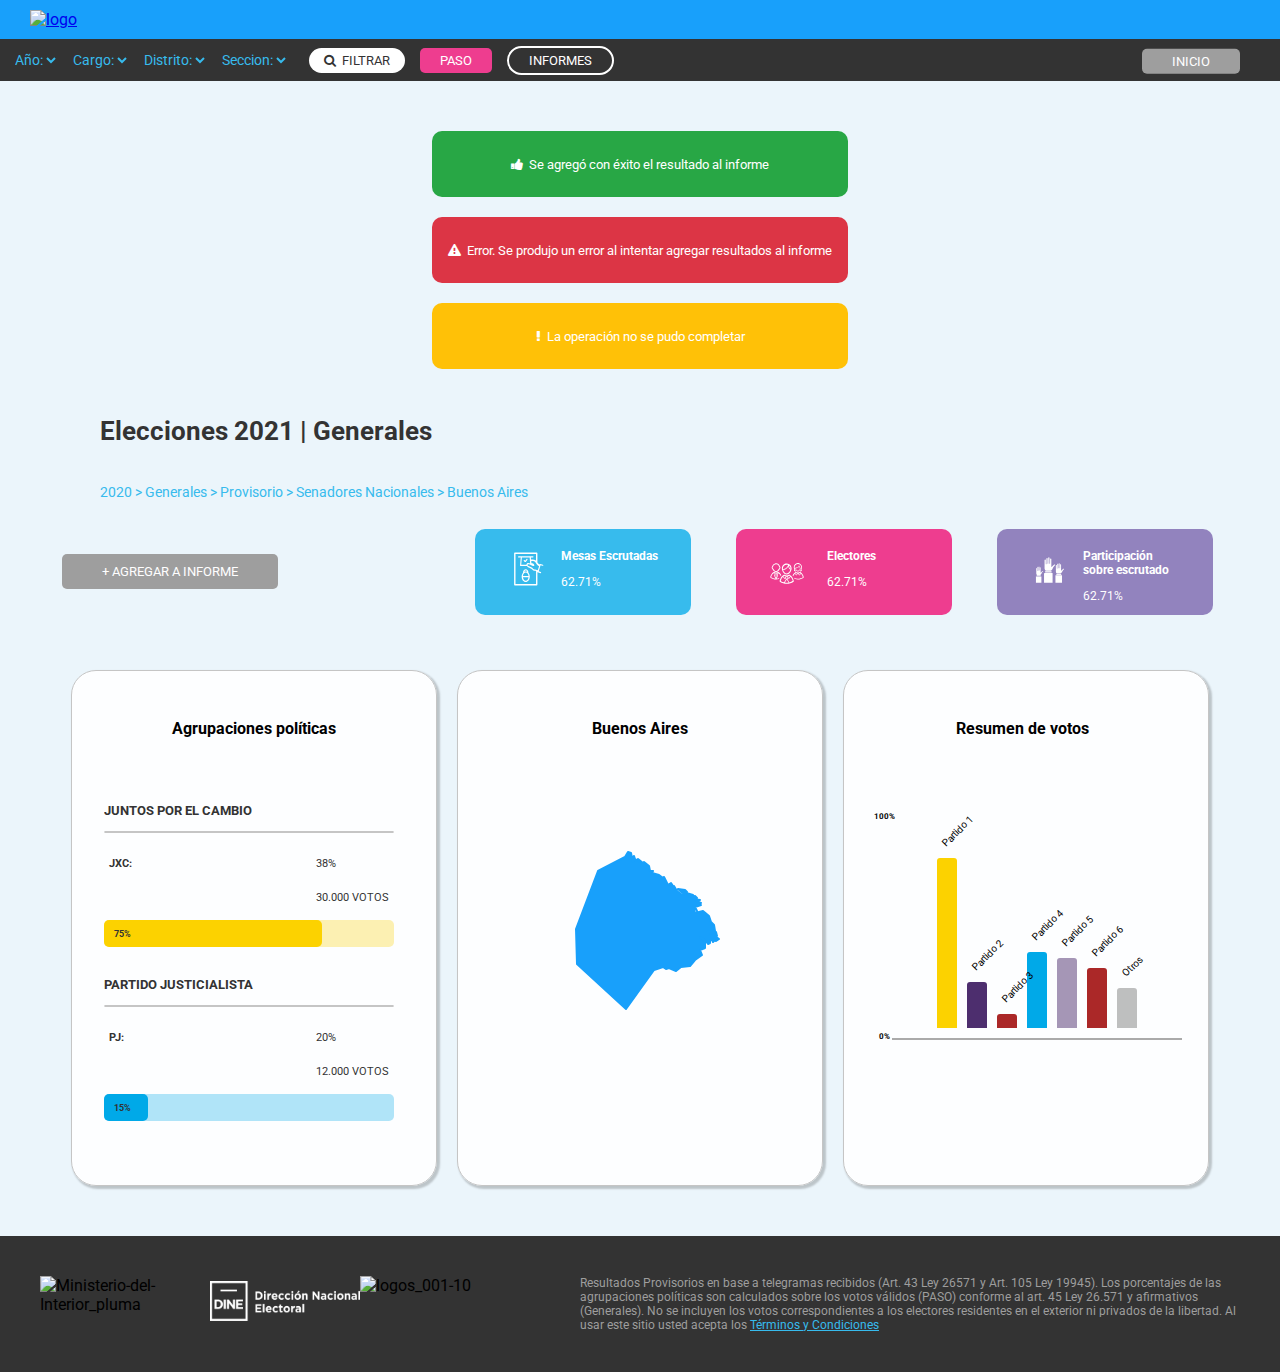
==== commit f1adb164: "completado de combos" ====
--- a/generales.html
+++ b/generales.html
@@ -13,6 +13,10 @@
 
     <!--Link font awesome-->
     <link rel="stylesheet" href="https://cdnjs.cloudflare.com/ajax/libs/font-awesome/4.7.0/css/font-awesome.min.css">
+
+    <!--Script -->
+    <script src="js/common.js" defer></script>
+    <script src="js/generales.js" defer> </script>
 </head>
 
 <body>
@@ -20,7 +24,7 @@
         <!--Barra de logo portal-->
         <div id="header-page">
             <div id="header-page-contenido">
-            <a href="index.html"><img src="img/logo_DINE.png" alt="logo" id="logo"></a>
+                <a href="index.html"><img src="img/logo_DINE.png" alt="logo" id="logo"></a>
             </div>
         </div>
         <!--Barra de menú principal-->
@@ -28,28 +32,24 @@
             <ul class="barra-menu">
                 <form>
                     <li>
-                        <select class="desplegable">
-                            <option> Año: </option>
-                            <option> 2020 </option>
-                            <option> 2021 </option>
-                            <option> 2022 </option>
-                            <option> 2023 </option>
+                        <select class="desplegable" id="seleccionAnio">
+                            <option disabled selected value='año'> Año: </option>
                         </select>
                     </li>
                     <li>
-                        <select class="desplegable">
-                            <option> Cargo: </option>
-                            <option> Presidente </option>
-                            <option> Senadores </option>
-                            <option> Diputados </option>
+                        <select class="desplegable" id="seleccionCargo">
+                            <option disabled selected value = 'cargo'> Cargo: </option>
                         </select>
                     </li>
                     <li>
-                        <select class="desplegable">
-                            <option> Distrito: </option>
-                            <option> Buenos Aires </option>
-                            <option> Santa Fe </option>
-                            <option> Entre Ríos </option>
+                        <select class="desplegable" id="seleccionDistrito">
+                            <option disabled selected value = "distrito"> Distrito: </option>
+                        </select>
+                    </li>
+                    <input type="hidden" id="hdSeccionProvincial" name="hdSeccionProvincial">
+                    <li>
+                        <select class="desplegable" id="seleccionSeccion">
+                            <option disabled selected value ="seccion"> Seccion: </option>
                         </select>
                     </li>
                 </form>
@@ -85,7 +85,7 @@
         <section id="sec-contenido">
             <div id="sec-contenido-botones">
                 <div id="boton-informe">
-                    Agregar a informe
+                    + Agregar a informe
                 </div>
 
                 <div id="recuadro-resumen-info">
@@ -95,7 +95,7 @@
                                 height="595.281px" viewBox="0 0 841.889 595.281"
                                 enable-background="new 0 0 841.889 595.281" xml:space="preserve"
                                 class="v-icon__component theme--light"
-                                style="font-size: 70px; height: 70px; width: 70px;">
+                                style="font-size: 50px; height: 50px; width: 50px; margin: 7px 8px 7px 5px;">
                                 <g>
                                     <path fill="#FFFFFF"
                                         d="M671.434,227.503l-43.614-14.145c-2.358-1.179-4.716-1.179-8.252,1.179 c-2.357,1.179-4.715,3.536-4.715,5.894l-1.179,3.536c-9.431-8.251-22.396-20.039-34.185-35.363V31.827 c0-7.072-5.894-11.788-11.788-11.788H198.746c-7.073,0-11.788,5.895-11.788,11.788v530.448c0,7.072,4.715,11.787,11.788,11.787 h368.955c7.073,0,11.788-4.715,11.788-11.787V348.917c1.179,2.357,3.536,3.536,4.715,4.716l44.794,14.145c1.179,0,2.357,0,3.536,0 c4.715,0,8.251-2.357,9.43-7.072s-1.179-10.609-5.894-12.967l0,0l-34.185-11.787l30.648-102.554l34.185,10.608l0,0 c4.715,1.179,10.608-1.179,12.966-7.072C679.685,234.576,676.149,228.682,671.434,227.503z M555.914,550.487H210.533V43.615 h345.381v113.162c-29.47-25.934-77.799-21.218-83.693-20.039l-3.536-34.185h35.363c5.894,0,10.609-4.715,10.609-10.609 c0-5.894-4.716-10.608-10.609-10.608H262.4c-4.715,2.357-9.43,7.072-9.43,12.966c0,5.895,4.715,10.609,10.608,10.609h35.363 l-11.787,132.022c0,2.357,1.179,5.894,2.357,8.251c2.357,2.358,4.715,3.537,7.072,3.537h103.731 c5.895,9.43,15.324,12.966,16.503,14.145c0,0,29.47,15.324,51.866,24.755c12.967,5.894,15.324,9.43,20.039,14.145 c2.357,3.537,5.894,7.073,10.609,10.609c14.146,12.967,34.185,14.146,40.078,15.324l17.682,4.715L555.914,550.487z M456.897,203.927l-8.251-3.536c-1.179-1.179-17.682-8.251-31.827-3.536c-8.251,2.357-14.145,8.251-18.86,17.682 c-2.357,4.715-3.536,8.251-3.536,12.967h-87.229l10.608-122.593h130.844L456.897,203.927z M585.383,319.448l-42.436-11.788 c-1.179,0-2.357,0-3.536,0c0,0-17.682,0-28.291-9.431c-3.536-3.536-5.894-7.072-8.251-9.43 c-5.894-7.073-11.788-12.967-27.112-20.039c-22.396-9.431-50.687-24.755-51.865-24.755c0,0-7.073-3.536-9.431-9.43 c-1.179-3.536-1.179-7.072,1.179-10.609c2.357-4.715,4.716-5.894,7.073-7.072c5.894-2.357,14.145,1.179,17.682,2.357l62.475,25.933 c4.715,1.18,15.324,4.716,22.396-2.357c4.715-4.715,3.536-11.787-2.357-21.218c-10.609-16.503-29.469-20.039-37.721-20.039 c-1.179,0-2.357,0-2.357,0c-1.179,0-2.357,0-3.536,0l0,0l-4.716-36.542l-1.179-8.251c0,0,0,0,1.179,09c0,0,56.581-8.252,76.621,24.754c15.323,25.933,38.899,50.688,56.58,62.475L585.383,319.448z">
@@ -121,7 +121,7 @@
                                 height="595.281px" viewBox="0 0 841.889 595.281"
                                 enable-background="new 0 0 841.889 595.281" xml:space="preserve"
                                 class="v-icon__component theme--light"
-                                style="font-size: 50px; height: 50px; width: 50px;">
+                                style="font-size: 50px; height: 50px; width: 50px; margin-right: 5px;">
                                 <title>comunidad</title>
                                 <path fill="#FFFFFF"
                                     d="M462.824,342.115h-0.59c-3.125-1.252-6.67-0.854-9.438,1.062c-10.771,7.341-23.424,11.436-36.453,11.797
@@ -278,65 +278,67 @@
             <div id="recuadros-centrales">
                 <!--Recuadro 1-->
                 <div class="recuadro agrupacion-politica">
-                    <h4 class="titulo">Agrupaciones politicas</h4>
+                    <h4 class="titulo">Agrupaciones políticas</h4>
                     <!--Recuadro Juntos x el cambio-->
-                    <div class="titulo-agrupaciones">
-                        <p>Juntos por el cambio</p>
-                    </div>
-                    <hr>
-                    <div class="juntos juntos-por-el-cambio">
-                        <div class="nombre-agrupaciones">
-                            <p>JxC:</p>
-                        </div>
-                        <div class="texto-agrupaciones">
-                            <p>38%</p>
-                            <p>30.000 VOTOS</p>
-                        </div>
-                    </div>
-                    <!--barra de progreso juntos por el cambio-->
-                    <div class="progress" style="background: var(--grafica-amarillo-claro);">
-                        <div class="progress-bar" style="width:75%; background: var(--grafica-amarillo);">
-                            <span class="progress-bar-text">75%</span>
-                        </div>
-                    </div>
-                    <!--Recuadro partido justicialista-->
-                    <div class="titulo-agrupaciones">
-                        <p>Partido Justicialista</p>
-                    </div>
-                    <hr>
-                    <div class="jp partido-justicialista">
-                        <div class="nombre-agrupaciones">
-                            <p>PJ:</p>
-                        </div>
-                        <div class="texto-agrupaciones">
-                            <p>20%</p>
-                            <p>12.000 VOTOS</p>
-                        </div>
-                    </div>
-                    <!--barra de progreso partido justicialista-->
-                    <div class="progress" style="background: var(--grafica-celeste-claro);">
-                        <div class="progress-bar" style="width:15%; background: var(--grafica-celeste);">
-                            <span class="progress-bar-text">15%</span>
-                        </div>
-                    </div>
-                    <!--Recuadro ECO-->
-                    <div class="titulo-agrupacion">
-                        <p>Partido ECO + Vamos Corrientes</p>
-                    </div>
-                    <hr>
-                    <div class="ECO partido-eco">
-                        <div class="nombre-agrupaciones">
-                            <p>ECO + VC</p>
-                        </div>
-                        <div class="texto-agrupaciones">
-                            <p>40%</p>
-                            <p>40.000 VOTOS</p>
-                        </div>
-                    </div>
-                    <!--barra de progreso ECO-->
-                    <div class="progress" style="background: var(--grafica-verde-claro);">
-                        <div class="progress-bar" style="width:40%; background: var(--grafica-verde);">
-                            <span class="progress-bar-text">40%</span>
+                    <div class="recuadro1">
+                        <div class="titulo-agrupaciones">
+                            <p>Juntos por el cambio</p>
+                        </div>
+                        <hr>
+                        <div class="juntos juntos-por-el-cambio">
+                            <div class="nombre-agrupaciones">
+                                <p>JxC:</p>
+                            </div>
+                            <div class="texto-agrupaciones">
+                                <p>38%</p>
+                                <p>30.000 VOTOS</p>
+                            </div>
+                        </div>
+                        <!--barra de progreso juntos por el cambio-->
+                        <div class="progress" style="background: var(--grafica-amarillo-claro);">
+                            <div class="progress-bar" style="width:75%; background: var(--grafica-amarillo);">
+                                <span class="progress-bar-text">75%</span>
+                            </div>
+                        </div>
+                        <!--Recuadro partido justicialista-->
+                        <div class="titulo-agrupaciones">
+                            <p>Partido Justicialista</p>
+                        </div>
+                        <hr>
+                        <div class="jp partido-justicialista">
+                            <div class="nombre-agrupaciones">
+                                <p>PJ:</p>
+                            </div>
+                            <div class="texto-agrupaciones">
+                                <p>20%</p>
+                                <p>12.000 VOTOS</p>
+                            </div>
+                        </div>
+                        <!--barra de progreso partido justicialista-->
+                        <div class="progress" style="background: var(--grafica-celeste-claro);">
+                            <div class="progress-bar" style="width:15%; background: var(--grafica-celeste);">
+                                <span class="progress-bar-text">15%</span>
+                            </div>
+                        </div>
+                        <!--Recuadro ECO-->
+                        <div class="titulo-agrupaciones">
+                            <p>Partido ECO + Vamos Corrientes</p>
+                        </div>
+                        <hr>
+                        <div class="ECO partido-eco">
+                            <div class="nombre-agrupaciones">
+                                <p>ECO + VC</p>
+                            </div>
+                            <div class="texto-agrupaciones">
+                                <p>40%</p>
+                                <p>40.000 VOTOS</p>
+                            </div>
+                        </div>
+                        <!--barra de progreso ECO-->
+                        <div class="progress" style="background: var(--grafica-verde-claro);">
+                            <div class="progress-bar" style="width:40%; background: var(--grafica-verde);">
+                                <span class="progress-bar-text">40%</span>
+                            </div>
                         </div>
                     </div>
                 </div>
@@ -363,7 +365,7 @@
                 <!--Recuadro 3-->
                 <div class="recuadro resumen-votos">
                     <div class="chart-wrap horizontal">
-                        <h4 class="titulo">Resumen de votos</h4>
+                        <h4 id="titulo-recuadro-tres">Resumen de votos</h4>
                         <div class="grid">
                             <div class="bar" style="--bar-value:85%;--bar-color:var(--grafica-amarillo);"
                                 data-name="Partido 1" title="YourBlog 85%"></div>
@@ -399,7 +401,8 @@
             19945). Los
             porcentajes de las agrupaciones políticas son calculados sobre los votos válidos (PASO) conforme al art. 45
             Ley 26.571 y afirmativos (Generales). No se incluyen los votos correspondientes a los electores residentes
-            en el exterior ni privados de la libertad. Al usar este sitio usted acepta los <a href="term_condiciones.html" target="_blank">Términos y Condiciones</a>
+            en el exterior ni privados de la libertad. Al usar este sitio usted acepta los <a
+                href="term_condiciones.html" target="_blank">Términos y Condiciones</a>
         </p>
     </footer>
 </body>
--- a/css/pages/generales.css
+++ b/css/pages/generales.css
@@ -2,7 +2,7 @@
 .barra-menu {
     color: #FFF;
     background-color: var(--fondo-Menu);
-    padding: 12px;
+    padding: 6px;
     list-style: none;
     display: flex;
     align-items: baseline;
@@ -15,6 +15,7 @@
 form {
     display: flex;
 }
+
 
 .desplegable {
     font-size: 14px;
@@ -26,6 +27,14 @@
     margin: 0px 5px 0px 5px;
 }
 
+#seleccionCargo{
+    max-width: 70px;
+}
+
+#seleccionDistrito{
+    max-width: 70px;
+}
+
 #barra-menu-filtrar {
     background-color: white;
     border-radius: 15px;
@@ -66,14 +75,14 @@
 }
 
 #barra-menu-inicio {
-    color: #070707;
+    color: #FFF;
     background-color: var(--gris-claro);
     border-radius: 5px;
     padding: 5px 30px;
     text-decoration: none;
     font-size: 13px;
-    position:absolute;
-    right:40px;
+    position: absolute;
+    right: 40px;
     transform: translate(0px, -65%);
 }
 
@@ -83,6 +92,10 @@
 
 /*Contenido principal de la página*/
 /*Mensajes usuario*/
+.sec-titulo-mensajes {
+    padding-top: 30px;
+}
+
 .sec-titulo-exito {
     background-color: var(--mensaje-usuario-verde);
 }
@@ -96,17 +109,15 @@
 }
 
 .fa-thumbs-up,
-.fa-exclamation-triangle
-.fa-exclamation{
+.fa-exclamation-triangle .fa-exclamation {
     color: white;
     font-size: 15px;
 }
 
 .mensaje {
     margin: 20px auto;
-    padding: 15px;
     width: 400px;
-    padding: 15px;
+    padding: 8px;
     color: #FFffFF;
     font-size: 13px;
     height: 50px;
@@ -118,42 +129,44 @@
 
 /*Sec-contenido-titulo*/
 #sec-titulo {
-    margin:40px 50px 40px 80px;
+    width: 900px;
+    padding: 10px 0px 0px 100px;
+   
 }
 
 #texto-path {
     font-size: 14px;
     font-family: "Roboto";
     color: var(--celeste);
-    margin:0px auto;
 }
 
 /*sec-contenido-botones*/
-#sec-contenido-botones{
-    display: flex;
-    justify-content: space-between;
+#sec-contenido-botones {
+    display: flex;
+    justify-content: center;
     align-items: center;
-    padding: 0px 40px 40px 40px
-}
-
-#boton-informe{
+    padding: 0px 10px 40px 60px;
+    gap: 15%
+}
+
+#boton-informe {
     background-color: var(--gris-claro);
     font-size: 13px;
     padding: 10px 40px;
     border-radius: 5px;
     text-transform: uppercase;
     color: white;
-    margin-left:40px;
-}
-
-#boton-informe:hover{
+    margin-left: 0px;
+}
+
+#boton-informe:hover {
     background-color: var(--textos);
 }
 
-#recuadro-resumen-info{
-    display:flex;
-    gap:15px;
-    margin-right:40px;
+#recuadro-resumen-info {
+    display: flex;
+    gap: 15px;
+    margin-right: 40px;
 }
 
 #boton-mesas-escrutadas {
@@ -163,19 +176,19 @@
     padding: 0.5rem 1rem;
     height: 70px;
     width: 184px;
-    color:#FFF;
+    color: #FFF;
     font-size: 12px;
     display: flex;
     justify-content: center;
 }
 
 #texto-mesas-escrutadas,
-#porcentaje-mesas-escrutadas{
-    color:#FFF;
+#porcentaje-mesas-escrutadas {
+    color: #FFF;
     margin-right: 10px;
 }
 
-#texto-mesas-escrutadas{
+#texto-mesas-escrutadas {
     font-weight: bold;
 }
 
@@ -186,63 +199,63 @@
     padding: 0.5rem 1rem;
     height: 70px;
     width: 184px;
-    color:#FFF;
+    color: #FFF;
     font-size: 12px;
-    display:flex;
+    display: flex;
     justify-content: center;
 }
 
 #texto-electores,
-#porcentaje-electores{
+#porcentaje-electores {
     color: #FFF;
     margin-right: 60px;
 }
 
-#texto-electores{
-    font-weight: bold;
-}
-
-#svg-electores{
-    margin:10px 10px 0px 10px;
+#texto-electores {
+    font-weight: bold;
+}
+
+#svg-electores {
+    margin: 10px 10px 0px 10px;
 }
 
 #boton-participacion-escrutado {
     background-color: var(--morado);
     border-radius: 10px;
     margin: 15px;
-    padding: 0.5rem 1rem;
+    padding: 0.5rem 1.5rem 0.5rem 0.5rem;
     height: 70px;
     width: 184px;
-    color:#FFF;
+    color: #FFF;
     font-size: 12px;
-    display:flex;
+    display: flex;
     justify-content: center;
 }
 
 #texto-part-escrutado,
-#porcentaje-part-escrutado{
-    color: #FFF;
-}
-
-#texto-part-escrutado{
-    font-weight: bold;
-}
-
-#svg-part-escrutado{
-    margin:10px 10px 0px 0px; 
+#porcentaje-part-escrutado {
+    color: #FFF;
+}
+
+#texto-part-escrutado {
+    font-weight: bold;
+}
+
+#svg-part-escrutado {
+    margin: 8px 8px 0px 0px;
 }
 
 /*sec-contenido recuadros centrales*/
-#recuadros-centrales{
-    display:flex;
-    justify-content: center;
-    gap:30px;
+#recuadros-centrales {
+    display: flex;
+    justify-content: center;
+    gap: 20px;
     padding-bottom: 50px;
 }
 
 .recuadro {
-    width: 350px;
-    height: 500px;
+    width: 300px;
+    height: 450px;
     border-radius: 25px;
     border: 1px var(--borde-Grilla) solid;
     box-shadow: 2px 2px 2px 1px rgba(0, 0, 0, 0.2);
@@ -250,34 +263,52 @@
     align-items: center;
     justify-content: center;
     overflow-y: auto;
-    overflow-x:hidden;
-}
+    overflow-x: hidden;
+    background-color: rgba(255, 255, 255, 0.88);}
 
 .titulo {
     font-weight: bold;
-    padding: 1.8em 0 1rem 0;
+    padding: 1rem 0 1rem 0;
     text-align: center;
     white-space: nowrap;
+    margin-top: 0;
+}
+
+#titulo-recuadro-tres{
+    font-weight: bold;
+    padding: 1rem 0 1rem 0;
+    text-align: center;
+    white-space: nowrap;
+    margin: 0px 0px 0px 80px;
 }
 
 /*Recuadro 1*/
-.titulo-agrupaciones p{
-    font-size: 13px;
-    padding-top:15px;
+.recuadro1{
+    max-height: 80%;
+    margin: auto;
+    overflow-y: scroll;
+    overflow-x: hidden;
+    padding-right: 10px;
+}
+
+
+.titulo-agrupaciones p {
+    font-size: 13px;
+    padding-top: 15px;
     font-weight: bold;
     text-transform: uppercase;
-    color:var(--textos)
+    color: var(--textos)
 }
 
 .nombre-agrupaciones p,
-.texto-agrupaciones p{
-    font-size:11px;
-    color:var(--textos);
-    padding:5px;
+.texto-agrupaciones p {
+    font-size: 11px;
+    color: var(--textos);
+    padding: 5px;
     text-transform: uppercase;
 }
 
-.nombre-agrupaciones p{
+.nombre-agrupaciones p {
     font-weight: bold;
 }
 
@@ -288,7 +319,7 @@
     justify-content: space-between;
 }
 
-hr{
+hr {
     border-radius: 15px;
     border: 1px solid var(--borde-Grilla);
     border-collapse: collapse;
@@ -297,7 +328,7 @@
 
 /*barra de progreso de los recuadros*/
 .progress {
-    height: 35px;
+    height: 27px;
     width: 100%;
     border-radius: 5px;
     margin-bottom: 15px;
@@ -307,7 +338,7 @@
     height: 100%;
     display: flex;
     align-items: center;
-    transition:widht 0.25s;
+    transition: widht 0.25s;
     border-radius: 5px;
 }
 
@@ -318,11 +349,22 @@
     font-size: 9px;
 }
 
+/*Recuadro 2*/
+#svg-baires {
+    display: flex;
+    align-items: center;
+    padding: 55px 0px 0px 5px;
+}
+
 /*Recuadro 3*/
+.grid{
+    margin-top: 30px;
+}
+
 .chart-wrap {
-    --chart-width: 260px;
+    --chart-width: 200px;
     --grid-color: #aaa;
-    --bar-thickness: 25px;
+    --bar-thickness: 20px;
     --bar-rounded: 3px;
     --bar-spacing: 10px;
     font-family: sans-serif;
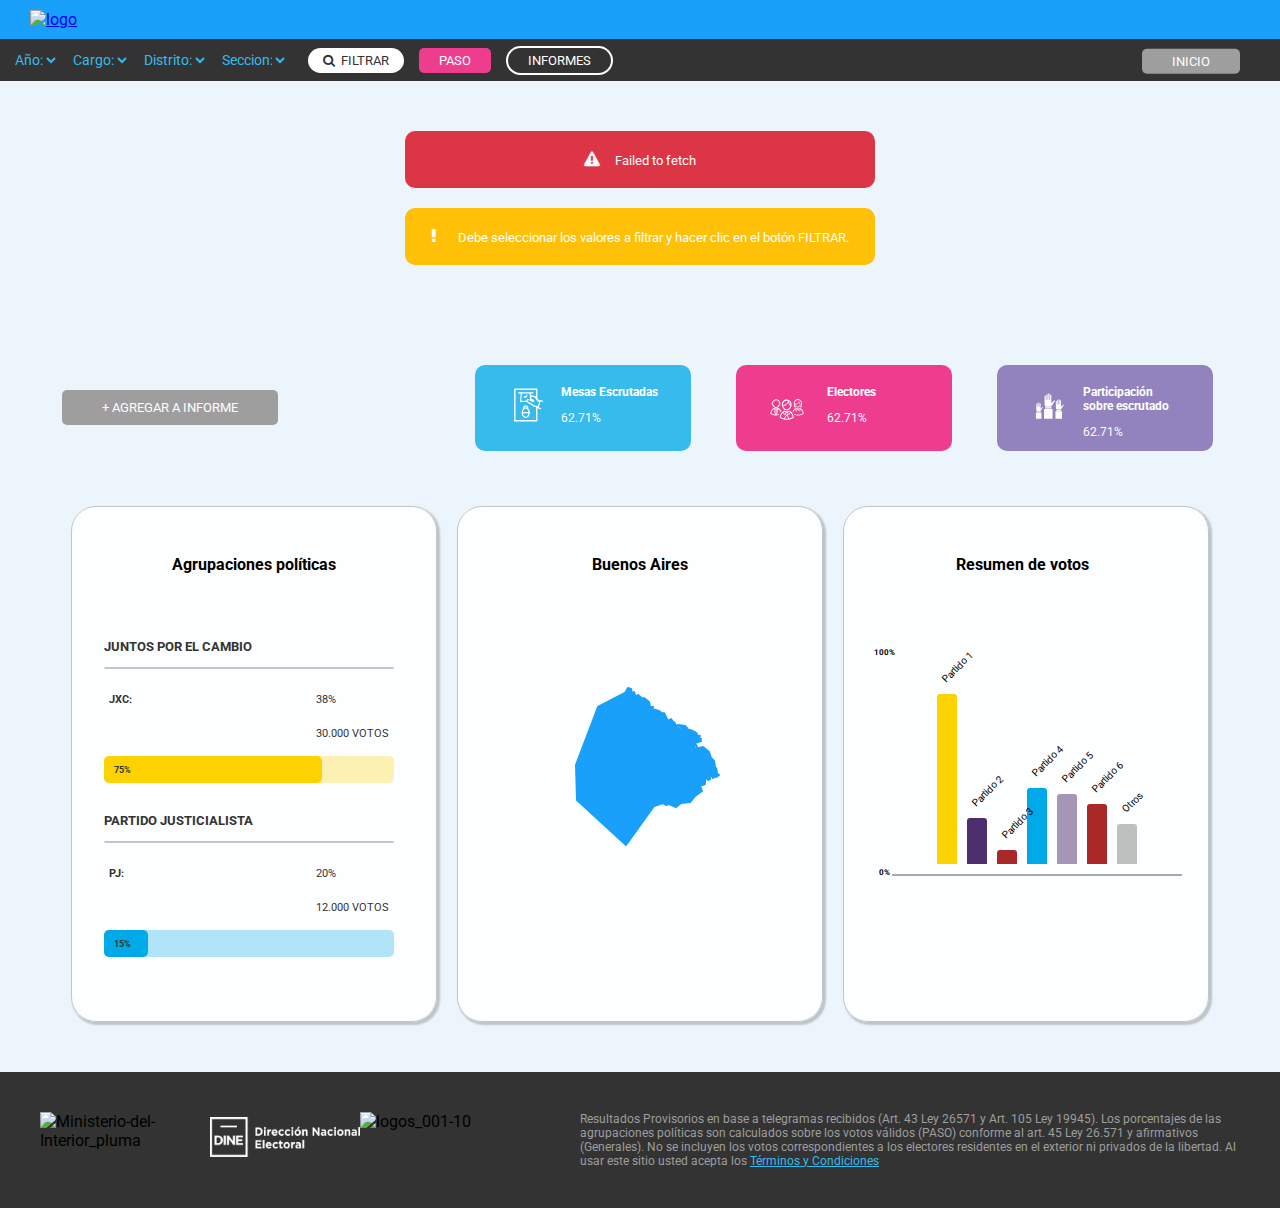
==== commit 5992a7f3: "dsjsaj" ====
--- a/generales.html
+++ b/generales.html
@@ -66,19 +66,16 @@
         <!-- Mensajes usuario -->
         <section id="sec-mensajes">
             <div class="sec-titulo-mensajes">
-                <p class="sec-titulo-exito mensaje"><i class="fa fa-thumbs-up"></i> &nbsp Se agregó con éxito el
-                    resultado al informe</p>
-                <p class="sec-titulo-error mensaje"><i class="fa fa-exclamation-triangle"></i> &nbsp Error. Se produjo
-                    un error al intentar agregar resultados al informe</p>
-                <p class="sec-titulo-imcompleto mensaje"><i class="fa fa-exclamation"></i> &nbsp La operación no se
-                    pudo completar</p>
+                <p class="sec-titulo-exito mensaje" id="mensaje-verde"><i class="fa fa-thumbs-up" style="font-size: 16px" style = "color: white;"></i> <span id="texto-verde">&nbsp </span></p>
+                <p class="sec-titulo-error mensaje" id="mensaje-rojo"><i class="fa fa-exclamation-triangle" style="font-size: 16px" style = "color: white;"></i><span id="texto-rojo">&nbsp</span></p>
+                <p class="sec-titulo-imcompleto mensaje" id="mensaje-amarillo"><i class="fa fa-exclamation" style="font-size: 16px" style = "color: white;"></i><span id="texto-amarillo">&nbsp Debe seleccionar los valores a filtrar y hacer clic en el botón FILTRAR.</span></p>
             </div>
         </section>
 
         <!-- sec-contenido-titulo -->
         <section id="sec-titulo">
-            <h1>Elecciones 2021 | Generales</h1>
-            <p id="texto-path"> 2020 > Generales > Provisorio > Senadores Nacionales > Buenos Aires</p>
+            <h1 id="titulo"></h1>
+            <p id="subtitulo"></p>
         </section>
 
         <!-- sec-contenido-botones -->
--- a/css/pages/generales.css
+++ b/css/pages/generales.css
@@ -27,13 +27,12 @@
     margin: 0px 5px 0px 5px;
 }
 
-#seleccionCargo{
+#seleccionCargo,
+#seleccionDistrito,
+#seleccionSeccion{
     max-width: 70px;
 }
 
-#seleccionDistrito{
-    max-width: 70px;
-}
 
 #barra-menu-filtrar {
     background-color: white;
@@ -108,23 +107,19 @@
     background-color: var(--mensaje-usuario-amarillo);
 }
 
-.fa-thumbs-up,
-.fa-exclamation-triangle .fa-exclamation {
-    color: white;
-    font-size: 15px;
-}
-
 .mensaje {
     margin: 20px auto;
-    width: 400px;
-    padding: 8px;
+    width: 450px;
+    padding: 20px 10px 20px 10px;
     color: #FFffFF;
     font-size: 13px;
-    height: 50px;
+    height: auto;
     border-radius: 10px;
-    display: flex;
-    align-items: center;
-    justify-content: center;
+    text-align: center;
+}
+
+.mensaje i{
+    margin-right:15px
 }
 
 /*Sec-contenido-titulo*/
@@ -134,7 +129,7 @@
    
 }
 
-#texto-path {
+#subtitulo {
     font-size: 14px;
     font-family: "Roboto";
     color: var(--celeste);
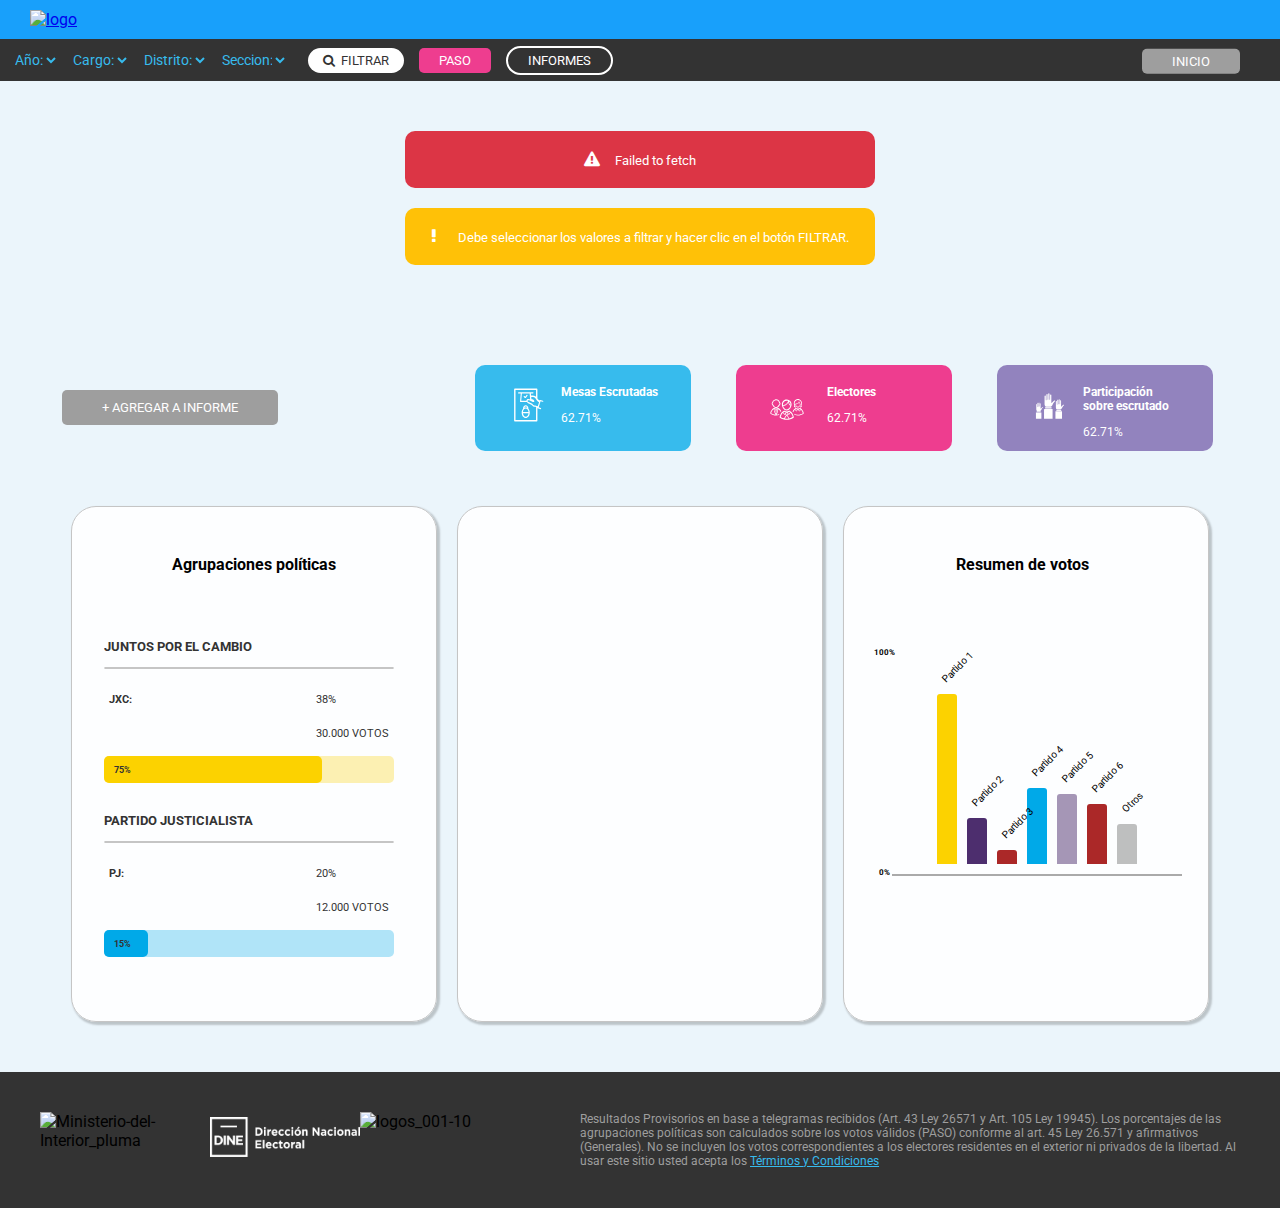
==== commit 0d88fbde: "mapas" ====
--- a/generales.html
+++ b/generales.html
@@ -341,22 +341,9 @@
                 </div>
 
                 <!--Recuadro 2-->
-                <div class="recuadro prov-buenos-aires">
-                    <h4 class="titulo">Buenos Aires</h4>
-                    <div id="svg-baires"><svg class="ciudad-autonoma-ba-as" height="250" width="250">
-                            <path class="leaflet-interactive" stroke="#18a0fb" stroke-opacity="1" stroke-width="2"
-                                stroke-linecap="round" stroke-linejoin="round" fill="#18a0fb" fill-opacity="1"
-                                fill-rule="evenodd" d="M182 61L179 56L176 58L178 56L176
-                    53L173 55L169 47L168 48L164 45L157 43L158 41L155 41L154 36L149 32L148 33L143 29L142
-                    30L145 32L140 29L138 32L137 30L140 29L139 26L137 28L136 23L133 22L130 27L103 41L81
-                    99L82 134L131 179L159 140L168 137L171 139L174 138L181 141L186 137L195 136L200 130L207
-                    125L205 120L210 118L210 112L205 107L210 110L213 114L215 113L215 110L217 110L218 112L219
-                    111L217 109L221 111L224 109L220 106L222 106L221 102L218 102L216 104L215 103L217 102L212
-                    102L220 101L219 95L216 92L214 86L208 81L200 83L199 80L201 79L202 81L200 77L206 75L203
-                    75L203 73L206 73L201 71L205 70L199 69L198 68L202 68L200 66L195 67L194 66L198 65L188
-                    62L192 62L190 60L183 59L189 64L187 65z"></path>
-                        </svg>
-                    </div>
+                <div class="recuadro provincias">
+                    <h4 id="titulo-provincias"></h4>
+                    <div id="svg-provincias"></div>
                 </div>
 
                 <!--Recuadro 3-->
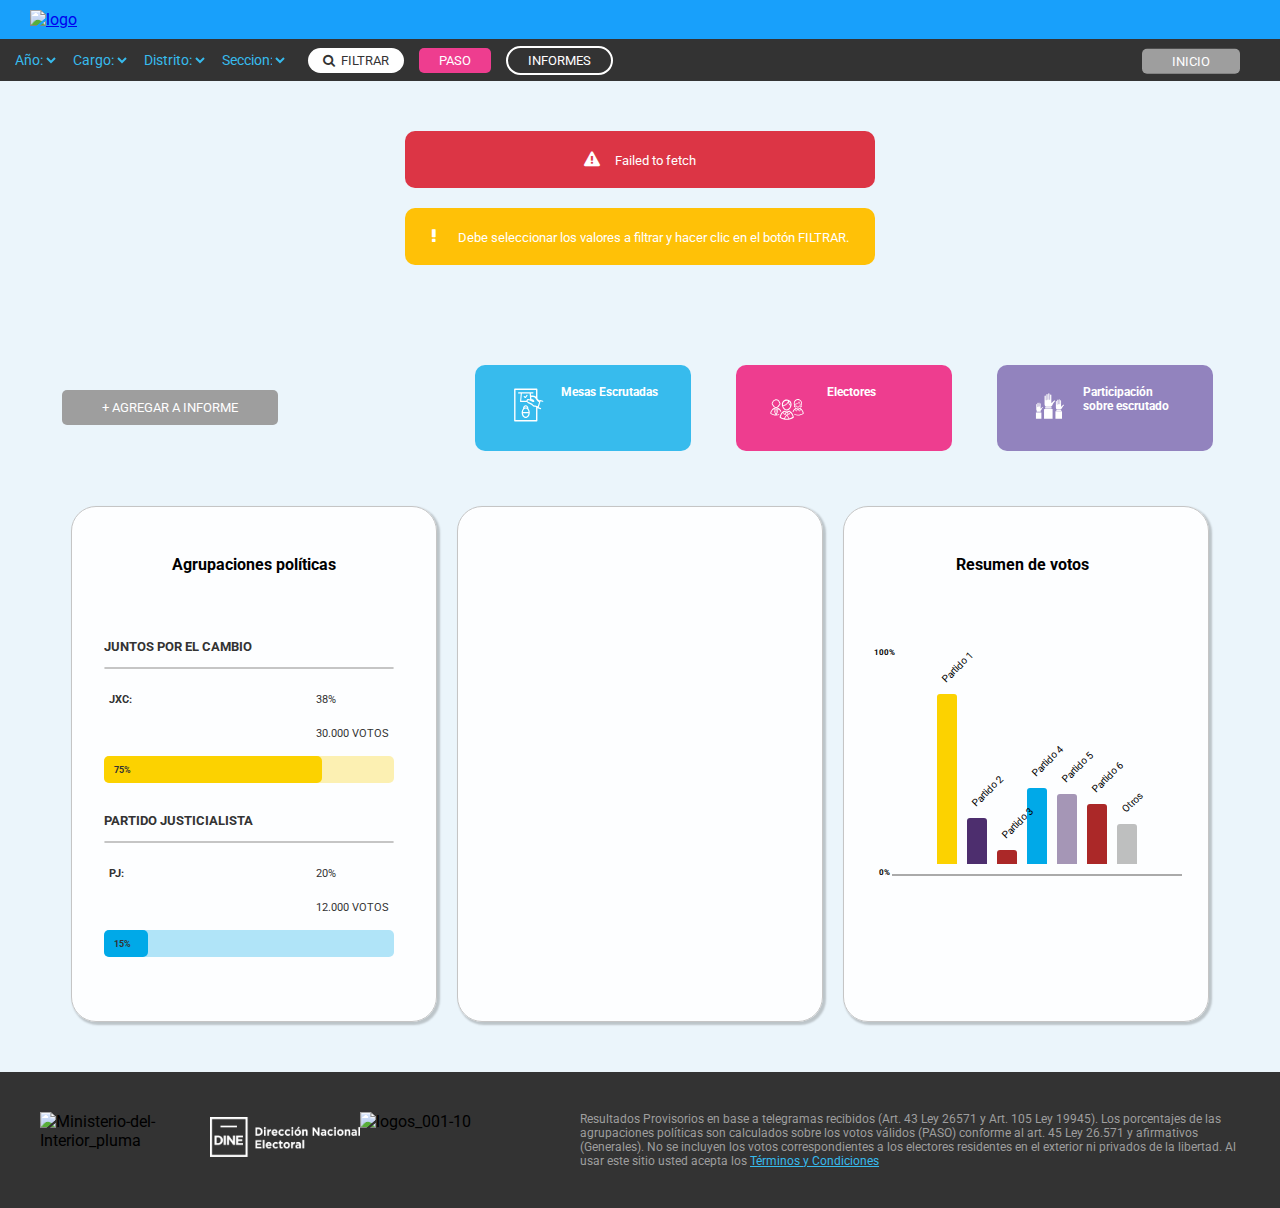
==== commit 2c1d5f21: "finalización muestra de mapas" ====
--- a/generales.html
+++ b/generales.html
@@ -17,6 +17,7 @@
     <!--Script -->
     <script src="js/common.js" defer></script>
     <script src="js/generales.js" defer> </script>
+    <script src="js/mapas.js" defer> </script>
 </head>
 
 <body>
@@ -108,7 +109,7 @@
                         </div>
                         <div class="texto-porcentaje">
                             <p id="texto-mesas-escrutadas">Mesas Escrutadas</p>
-                            <p id="porcentaje-mesas-escrutadas">62.71%</p>
+                            <p id="porcentaje-mesas-escrutadas"></p>
                         </div>
                     </div>
 
@@ -203,7 +204,7 @@
                         </div>
                         <div class="texto-porcentaje">
                             <p id="texto-electores">Electores</p>
-                            <p id="porcentaje-electores">62.71%</p>
+                            <p id="porcentaje-electores"></p>
                         </div>
                     </div>
 
@@ -265,7 +266,7 @@
                         </div>
                         <div class="texto-porcentaje">
                             <p id="texto-part-escrutado">Participación <br>sobre escrutado</p>
-                            <p id="porcentaje-part-escrutado">62.71%</p>
+                            <p id="porcentaje-part-escrutado"></p>
                         </div>
                     </div>
                 </div>
--- a/css/pages/generales.css
+++ b/css/pages/generales.css
@@ -345,7 +345,10 @@
 }
 
 /*Recuadro 2*/
-#svg-baires {
+#titulo-provincias{
+    text-align: center;
+}
+#svg-provincias {
     display: flex;
     align-items: center;
     padding: 55px 0px 0px 5px;
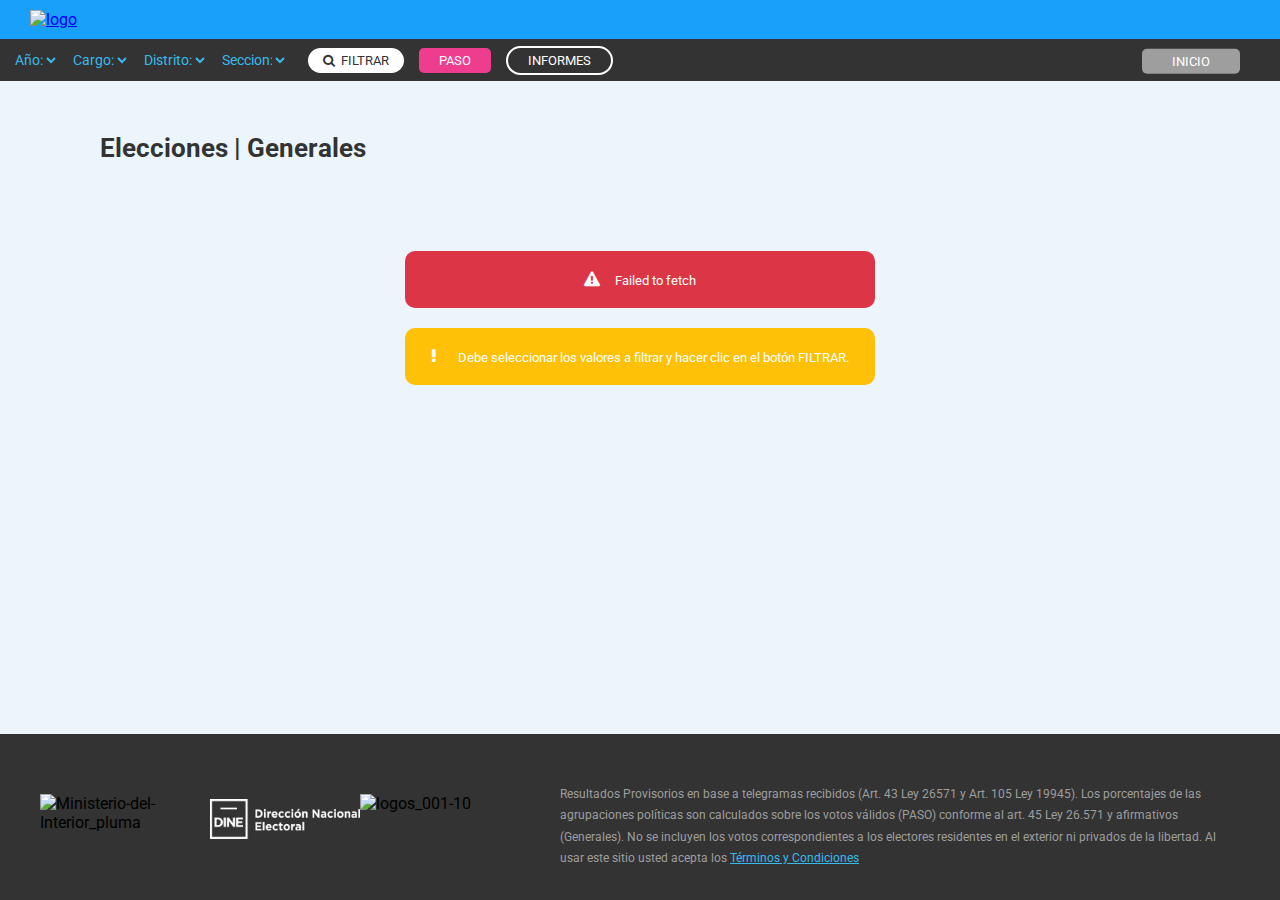
==== commit 8ec92832: "terminada y probada toda la primera parte" ====
--- a/generales.html
+++ b/generales.html
@@ -64,6 +64,10 @@
 
     <!-- Contenido principal de la página -->
     <main>
+        <section id="sec-titulo">
+            <h1 id="titulo-inicio">Elecciones | Generales </h1>
+        </section>
+
         <!-- Mensajes usuario -->
         <section id="sec-mensajes">
             <div class="sec-titulo-mensajes">
@@ -77,8 +81,10 @@
         <section id="sec-titulo">
             <h1 id="titulo"></h1>
             <p id="subtitulo"></p>
+            <p class="sec-titulo-imcompleto mensaje" id="mensaje-amarillo-titulo"><i class="fa fa-exclamation" style="font-size: 16px" style = "color: white;"></i><span id="texto-amarillo">&nbsp No se encontró información para la consulta realizada.</span></p>
+            <p class="sec-titulo-error mensaje" id="mensaje-rojo-titulo"><i class="fa fa-exclamation-triangle" style="font-size: 16px" style = "color: white;"></i><span id="texto-rojo-titulo">&nbsp</span></p>
         </section>
-
+        
         <!-- sec-contenido-botones -->
         <section id="sec-contenido">
             <div id="sec-contenido-botones">
@@ -343,7 +349,7 @@
 
                 <!--Recuadro 2-->
                 <div class="recuadro provincias">
-                    <h4 id="titulo-provincias"></h4>
+                    <h4 id="titulo-provincias"> Distrito</h4>
                     <div id="svg-provincias"></div>
                 </div>
 
@@ -374,7 +380,7 @@
     </main>
 
     <!--Pie de página-->
-    <footer class="footer">
+    <footer class="footer" id="fijar-footer">
         <div class="footer-img">
             <img src="img/icons/logo_ministerio.png" alt="Ministerio-del-Interior_pluma" width="150" height="50">
             <img src="img/icons/Logo_DINE_negativo.a88f983e.png" alt="Logo_DINE_negativo" class="logo_dine"
--- a/css/common.css
+++ b/css/common.css
@@ -50,20 +50,23 @@
 }
 
 /*Footer*/
+
 .footer{
     background-color: var(--fondo-Footer);
     display: flex;
     justify-content: space-between;
+    position:relative;
 }
 
 .footer-p{
     color: var(--texto-footer);
-    margin: 40px;
+    margin: 50px 40px 30px 20px;
+    line-height: 1.8;
 }
 
 .footer-img{
     display: flex;
-    margin:40px;
+    margin: 60px 40px 30px 40px;
 }
 
 .footer .logo_dine{
